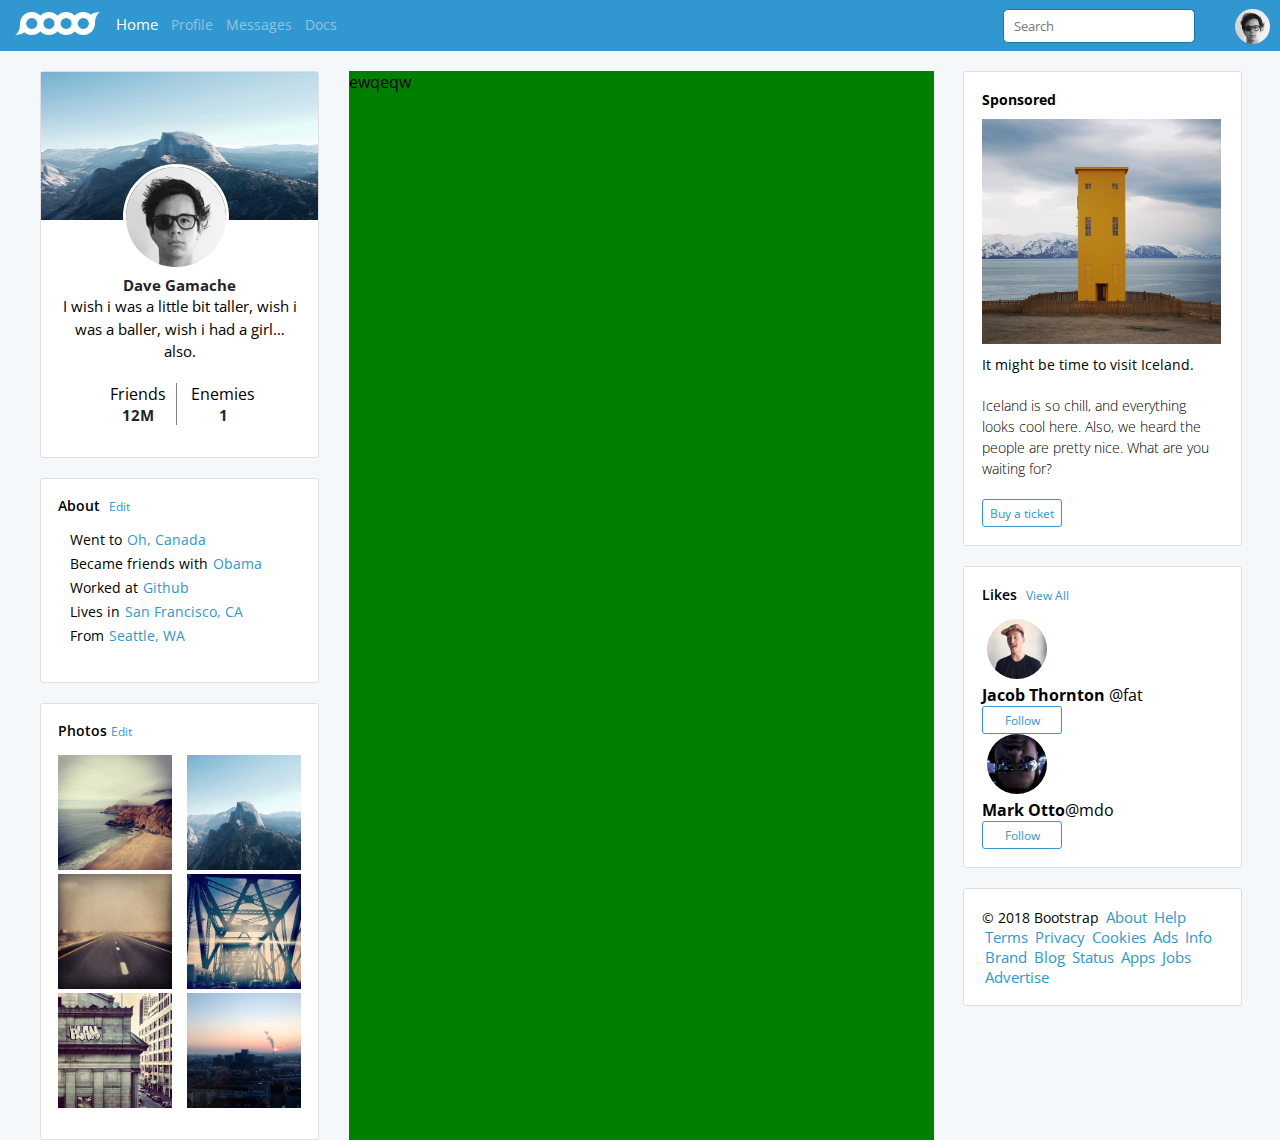
==== index.html @ aafe869e "блок5" ====
<!DOCTYPE html>
<html lang="en">
<head>
    <meta charset="UTF-8">
    <meta name="description" content="Тестовая страница">
    <meta name="keywords" content="тест, страница, обучение">
    <meta name="author" content="Кан Светлана">
    <title>Dave</title>
    <link rel="stylesheet" href="css/style.css">
    <link href="https://fonts.googleapis.com/css?family=Open+Sans:400,300,600" rel="stylesheet" type="text/css">
    <link rel="stylesheet" href="https://use.fontawesome.com/releases/v5.7.1/css/all.css" integrity="sha384-fnmOCqbTlWIlj8LyTjo7mOUStjsKC4pOpQbqyi7RrhN7udi9RwhKkMHpvLbHG9Sr" crossorigin="anonymous">
</head>
<body>
<div id="header">
    <div id="headerinside">
        <div id="headerlogo">
            <a href="#"><img src="img/brand-white.png" width="85" height="23"></a>
        </div>
        <div id="headermenu">
            <ul class="nav">
                <li class="activ"><a href="#">Home</a></li>
                <li><a href="#">Profile</a></li>
                <li><a href="#">Messages</a></li>
                <li><a href="#">Docs</a></li>
            </ul>
        </div>
        <div id="headerphoto">
            <a href="#"><img src="img/avatar-dhg.png" width="35" height="35" id="photoimg"></a>
        </div>
        <div id="headerbell">
            <i class="fas fa-bell"></i>
        </div>
        <div id="headerinput">
            <input type="text" placeholder="Search" id="id1">
        </div>
        <div class="clear">
        </div>
    </div>
</div>
<div id="reserveheader">
</div>
<div id="wrapper">
    <div id="wrapperinside">
        <div id="left">
            <div id="block1">
                <img src="img/instagram_6.jpg" width="277" height="148" id="photoimg1">
                <div id="block1inside">
                        <a href="#"><img  class="photoimg1"src="img/avatar-dhg.png" width="100" height="100"></a>
                        <a href="#"><h6>Dave Gamache</h6></a>
                    <p>I wish i was a little bit taller, wish i was a baller, wish i had a girl… also.</p>
                <ul class="block1insideul">
                    <li>
                        <a>Friends</a>
                        <h6>12M</h6>
                    </li>
                    <li>
                        <a>Enemies</a>
                        <h6>1</h6>
                    </li>
                    </ul>
                </div>
            </div>
            <div id="block2">
                <div id="block2inside">
                    <h6>About
                        <a class="hr" href="#">Edit</a>
                    </h6>
                    <ul>
                            <li><i class="fas fa-book-open"></i>Went to<a href="#">Oh, Canada</a></li>
                            <li><i class="fas fa-users"></i>Became friends with<a href="#">Obama</a></li>
                            <li><i class="fas fa-smile-beam"></i>Worked at<a href="#">Github</a></li>
                            <li><i class="fas fa-house-damage"></i>Lives in<a href="#">San Francisco, CA</a></li>
                            <li><i class="fas fa-map-marker-alt"></i>From<a href="#">Seattle, WA</a></li>
                    </ul>
                </div>
            </div>
            <div id="block3">
                <div id="block3inside">
                    <h6>Photos
                        <a class="hr1" href="#">Edit</a>
                    </h6>
                    <div class="flex-container">
                        <a href="#"><img src="img/instagram_5.jpg" width="114" height="115"></a>
                        <a href="#"><img src="img/instagram_6.jpg" width="114" height="115"></a>
                        <a href="#"><img src="img/instagram_7.jpg" width="114" height="115"></a>
                        <a href="#"><img src="img/instagram_8.jpg" width="114" height="115"></a>
                        <a href="#"><img src="img/instagram_9.jpg" width="114" height="115"></a>
                        <a href="#"><img src="img/instagram_10.jpg" width="114" height="115"></a>
                    </div>
                </div>
            </div>
        </div>
        <div id="center">
            <div id="content">
                <div id="contentinside">
                    <p>ewqeqw</p>
                </div>
            </div>
        </div>
        <div id="right">
            <div id="block4">
                <div id="block4inside">
                    <h6>Sponsored</h6>
                    <img src="img/instagram_2.jpg" width="239" height="225" id="photoimg2">
                    <p class="strong"><strong>It might be time to visit Iceland.</strong></p><p>Iceland is so chill, and everything looks cool here. Also, we heard the people are pretty nice. What are you waiting for?</p>
                    <button class="but">Buy a ticket</button>
                </div>
            </div>
            <div id="block5">
                <div id="block5inside">
                    <h6>Likes
                        <a href="#">View All</a>
                    </h6>
                <div id="block5box1">
                            <div id="box1">
                                <a href="#"><img  class="photoimg3"src="img/avatar-fat.jpg" width="60" height="60"></a>
                            </div>
                            <div id="box2">
                                <p><strong>Jacob Thornton</strong> @fat</p>
                                <button class="but"><i class="fas fa-users"></i>Follow</button>
                            </div>
                </div>
                    <div id="block5box2">
                            <div id="box3">
                                <a href="#"><img  class="photoimg4"src="img/avatar-mdo.png" width="60" height="60"></a>
                            </div>
                            <div id="box4">
                                <p><strong>Mark Otto</strong>@mdo</p>
                                <button class="but"><i class="fas fa-users"></i>Follow</button>
                            </div>    
                    </div>

                </div>
            </div>
            <div id="block6">
                <div id="block6inside">
                    © 2018 Bootstrap
                    <a href="#">About </a>
                    <a href="#">Help</a>
                    <a href="#">Terms</a>
                    <a href="#">Privacy</a>
                    <a href="#">Cookies</a>
                    <a href="#">Ads</a>
                    <a href="#">Info</a>
                    <a href="#">Brand</a>
                    <a href="#">Blog</a>
                    <a href="#">Status</a>
                    <a href="#">Apps</a>
                    <a href="#">Jobs</a>
                    <a href="#">Advertise</a>
                </div>
            </div>
        </div>
    </div>
</div>
</body>
</html>
---- css/style.css ----
*{
  padding: 0;
  margin: 0;
  outline: 0;
  font-family: "Open Sans", "Helvetica Neue", Helvetica, Arial, sans-serif;
}

/* #header */
    #header {
        width: 100%;
        height: 51px;
        position: fixed;
        z-index: 100;
        background-color: #3097D1;
    }

    #headerinside {
        width: 100%;
        height: 100%;
    }

    /* headerlogo*/
        #headerlogo {
            width: 85px;
            height: 23px;
            margin-left: 15px;
            margin-top: 12px;
            margin-bottom:12px;
            float: left;
        }
        #headerlogo a {
            display: block;
            cursor: pointer;
            width: 100%;
            height: 100%;
        }
    /* #headermenu */
    #headermenu {

    }
        #headermenu .nav li {
    		list-style-type: none;
            float: left;
            margin-left: 13px;
            margin-top: 13px;
        }

    	#headermenu li a {
    		cursor: pointer;
    		text-align: center;
    		text-decoration: none;
            font-size: 14px;
            color: #98C3DF;
    	}

    	#headermenu ul li a:hover {
            text-decoration: none;
            color: #F2E8EA;
            opacity:0,5;
        }

        #headermenu li.activ a {
            margin-left: 3px;
            margin-top: 16px;
            font-size: 15px;
            color: #ffffff;
        }

    /* #headerinput */
        #headerinput #id1{
            width: 180px;
            height: 32px;
            float: right;
            margin-right: 23px;
            margin-top: 9px;
            border: 1px solid #1C73A5;
            border-radius: 5px;
            padding-left: 10px;
        }
    /* #headerbell */
        #headerbell{
            float: right;
            margin-right: 17px;
            margin-top: 15px;
        }

        #headerbell i{
            color: #98CBE8;
            font-size: 18px;
        }

    /* #headerphoto */
        #headerphoto #photoimg{
            width: 35px;
            float: right;
            border-radius: 50%;
            margin-right: 10px;
            margin-top: 9px;
        }

/* #reserveheader */
    #reserveheader {
        width: 100%;
        height: 51px;
    }

/* #wrapper */
    #wrapper{
        width: 100%;
        height: 100%;
        background-color: #F5F8FA;
    }

    #wrapperinside{
        max-width: 1200px;
        margin: 0 auto;
        display: flex;
        justify-content: space-between;
    }

/* #left */
    #left > div{
        width: 277px;
        border: 1px solid #DFDFDF;
        border-radius: 3px;
        background-color: #ffffff;
    }
        #block1{
            background-image: url(img/instagram_6.jpg);
            border-radius: 3px 3px 0 0;
            margin-top: 20px;
        }
        #photoimg1{
            position: absolute;
            z-index: 1;
        }
    #block1inside, #block2inside, #block3inside{
        padding: 17px;
    }
    #block1inside .photoimg1{
        position: relative;
        z-index: 2;
        width: 100px;
        border: 3px solid #ffffff;
        border-radius: 50%;
        margin-left: 65px;
        margin-top: 75px;
    }
    #block1inside  h6{
        font-size: 15px;
        color: #212529;
        text-align: center;
        font-weight: bold;
        text-decoration: none;
    }
    #block1inside  a{
        text-decoration: none;
    }
    #block1inside  p{
        text-align: center;
        font-size: 15px;
        margin-bottom: 20px;
        line-height: 1.5;
    }
    ul.block1insideul {
        margin-left: 42px;
    }
    ul.block1insideul li {
        list-style-type: none;
        display: inline-block;
        cursor: pointer;
        padding-right: 10px;
        padding-left: 10px;
        margin-bottom: 15px;
        border-right: 1px solid #808080;
    }
    ul.block1insideul li:last-child{
        border-right: none;
    }
    #block1, #block2, #block3, #block4, #block5, #block6{
        margin-top: 20px;
    }
    #block2inside h6{
        margin-bottom: 15px;
        font-size: 14px;
        font-weight: 600;
    }
    #block2inside a{
        text-decoration: none;
        font-weight: normal;
        font-size: 14px;
        padding-left: 5px;
        color: #3097D1;
        cursor: pointer;
    }
    #block2inside .hr{
        font-size: 12px;
    }
    #block2inside a:hover{
        text-decoration: underline;
    }
    #block2inside li{
        list-style-type: none;
        margin-bottom: 5px;
        font-weight: normal;
        font-size: 14px;
    }
    #block2inside i{
        width: 12px;
        font-size: 13px;
        text-align: center;
        color: #6C757D;
        margin-right: 12px;
    }
    #block2inside ul{
        margin-bottom: 20px;
    }
    .flex-container{
        display: flex;
        justify-content: space-between;
        flex-wrap: wrap;
        margin-bottom: 10px;
    }
    #block3inside h6{
        margin-bottom: 15px;
        font-size: 14px;
        font-weight: 600;
    }
    #block3inside a{
        text-decoration: none;
        font-weight: normal;
        font-size: 12px;
        color: #3097D1;
        cursor: pointer;
    }
    #block3inside .hr1 a{
        margin-left: 5px;
    }
    #block3inside a:hover{
        text-decoration: underline;
    }
/* #center */
    #center{
        width: 585px;
        margin-top: 20px;
        background-color: green;
        margin-left: 10px;
        margin-right: 10px;
    }

/* #right */
    #right{
        width: 277px;
    }
    #block4, #block5, #block6{
        width: 277px;
        border: 1px solid #DFDFDF;
        border-radius: 3px;
        background-color: #ffffff;
    }
    #block4inside, #block5inside, #block6inside{
        padding: 18px;
}
    #block4inside h6{
        font-size: 14px;
        font-weight: bold;
        margin-bottom: 10px;
    }
        #photoimg2{
            margin-bottom: 5px;
            cursor: pointer;
        }
    #block4inside p{
        width: 240px;
        font-size: 14px;
        line-height: 1.5;
        font-weight: 300;
        margin-bottom: 20px;
    }
    .but{
        width: 80px;
        height: 28px;
        border: 1px solid #3097D1;
        border-radius:3px;
        background-color: #ffffff;
        color: #3097D1;
        font-size: 12px;
    }
    .but:hover{
        background-color: #3097D1;
        color: #ffffff;
    }
    #block5{
        width: 277px;
    }
    #block5inside h6{
        margin-bottom: 15px;
        font-size: 14px;
        font-weight: 600;
    }
    #block5inside a{
        text-decoration: none;
        font-weight: normal;
        font-size: 12px;
        padding-left: 5px;
        color: #3097D1;
        cursor: pointer;
    }
    #block5inside a:hover{
        text-decoration: underline;
    }
    #box1 .photoimg3{
        border-radius: 50%;
    }
    #box3 .photoimg4{
        border-radius: 50%;
    }
    #block6inside{
        font-size: 14px;
    }
    #block6inside a{
        text-decoration: none;
        color: #3097D1;
        font-weight: normal;
        font-size: 15px;
        cursor: pointer;
        padding-left: 3px;
    }

    #block6inside a:hover{
        cursor: pointer;
        text-decoration: underline;
        color: #B70046;
    }
/* others */
.clear{
    clear: both;
}
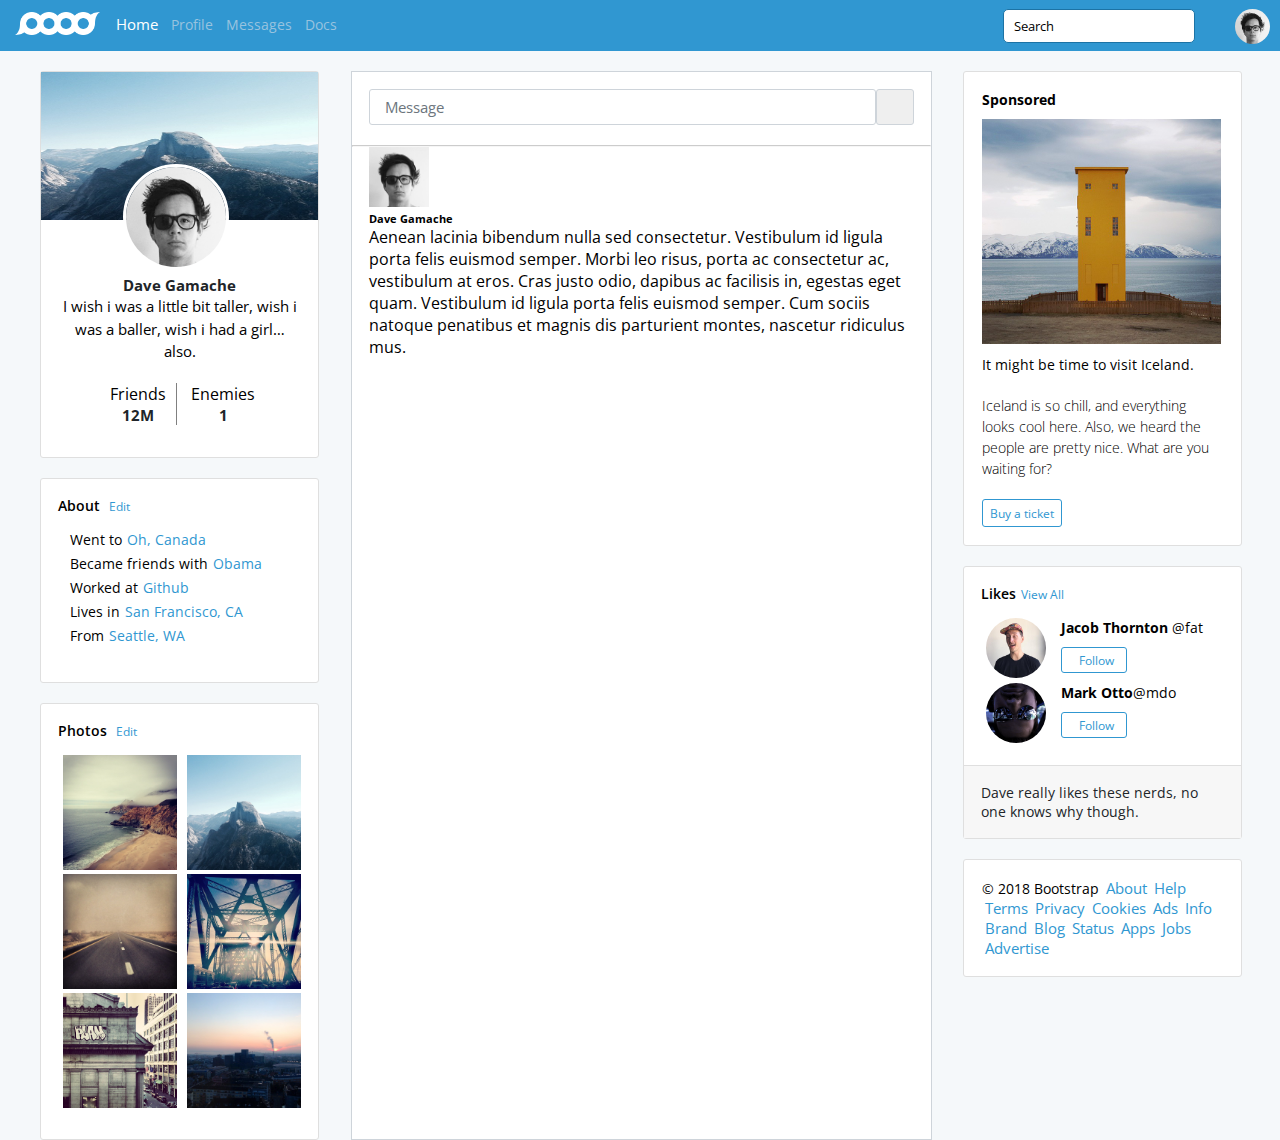
==== commit 1597959d: "Закончила блок 5" ====
--- a/index.html
+++ b/index.html
@@ -31,7 +31,7 @@
             <i class="fas fa-bell"></i>
         </div>
         <div id="headerinput">
-            <input type="text" placeholder="Search" id="id1">
+             <input id="id1" value="Search">
         </div>
         <div class="clear">
         </div>
@@ -91,10 +91,21 @@
             </div>
         </div>
         <div id="center">
-            <div id="content">
-                <div id="contentinside">
-                    <p>ewqeqw</p>
-                </div>
+            <div id="centerbox1">
+                <input type="text" placeholder="Message">
+                <button type="button"<i class="fas fa-camera"></i></button>
+            </div>
+                <hr>
+            <div id="centerbox2">
+                <a href="#"><img src="img/avatar-dhg.png" width="60" height="60" id="photoimg5"></a>
+                <h6>Dave Gamache</h6>
+                <p>Aenean lacinia bibendum nulla sed consectetur. Vestibulum id ligula porta felis euismod semper. Morbi leo risus, porta ac consectetur ac, vestibulum at eros. Cras justo odio, dapibus ac facilisis in, egestas eget quam. Vestibulum id ligula porta felis euismod semper. Cum sociis natoque penatibus et magnis dis parturient montes, nascetur ridiculus mus.</p>
+            </div>
+            <div id="centerbox3">
+
+            </div>
+            <div id="centerbox4">
+
             </div>
         </div>
         <div id="right">
@@ -107,30 +118,38 @@
                 </div>
             </div>
             <div id="block5">
-                <div id="block5inside">
-                    <h6>Likes
-                        <a href="#">View All</a>
-                    </h6>
-                <div id="block5box1">
-                            <div id="box1">
-                                <a href="#"><img  class="photoimg3"src="img/avatar-fat.jpg" width="60" height="60"></a>
-                            </div>
-                            <div id="box2">
-                                <p><strong>Jacob Thornton</strong> @fat</p>
-                                <button class="but"><i class="fas fa-users"></i>Follow</button>
-                            </div>
+                  <div id="block5top">
+                    <div id="block5topinside">
+                          <h6>Likes<a href="#">View All</a></h6>
+                  <div id="block5topbox1">
+                        <div id="block5topbox1left">
+                          <a href="#"><img  class="photoimg3"src="img/avatar-fat.jpg" width="60" height="60"></a>
+                        </div>
+                    <div id="block5topbox1right">
+                        <p><strong>Jacob Thornton</strong> @fat</p>
+                        <button class="but1"><i class="fas fa-users"></i>Follow</button>
+                    </div>
+                    <div class="clear">
+                    </div>
+                  </div>
+                  <div id="block5topbox2">
+                      <div id="block5topbox2left">
+                          <a href="#"><img  class="photoimg4"src="img/avatar-mdo.png" width="60" height="60"></a>
+                      </div>
+                     <div id="block5topbox2right">
+                         <p><strong>Mark Otto</strong>@mdo</p>
+                         <button class="but2"><i class="fas fa-users"></i>Follow</button>
+                    </div>
+                    <div class="clear">
+                    </div>
+                  </div>
+                    </div>
+                  </div>
+              <div id="block5bottom">
+                <div id="block5bottominside">
+                   <p>Dave really likes these nerds, no one knows why though.</p>
                 </div>
-                    <div id="block5box2">
-                            <div id="box3">
-                                <a href="#"><img  class="photoimg4"src="img/avatar-mdo.png" width="60" height="60"></a>
-                            </div>
-                            <div id="box4">
-                                <p><strong>Mark Otto</strong>@mdo</p>
-                                <button class="but"><i class="fas fa-users"></i>Follow</button>
-                            </div>    
-                    </div>
-
-                </div>
+              </div>
             </div>
             <div id="block6">
                 <div id="block6inside">
--- a/css/style.css
+++ b/css/style.css
@@ -77,6 +77,10 @@
             border-radius: 5px;
             padding-left: 10px;
         }
+        #headerinput #id1:focus {
+            border: 1px solid grey;
+            width:300px;
+}
     /* #headerbell */
         #headerbell{
             float: right;
@@ -230,6 +234,7 @@
         text-decoration: none;
         font-weight: normal;
         font-size: 12px;
+        margin-left: 5px;
         color: #3097D1;
         cursor: pointer;
     }
@@ -241,12 +246,63 @@
     }
 /* #center */
     #center{
-        width: 585px;
+        width: 545px;
         margin-top: 20px;
-        background-color: green;
         margin-left: 10px;
         margin-right: 10px;
-    }
+        padding: 17px;
+        border: 1px solid #CED4DA;
+        background-color: #ffffff;
+    }
+    #centerbox1{
+        width: 545px;
+    }
+    #centerbox1 input{
+        width: 490px;
+        height: 34px;
+        padding-left: 15px;
+        font-size: 15px;
+        border: 1px solid #CED4DA;
+        border-radius: 3px;
+    }
+
+    #centerbox1 input:-moz-placeholder {
+    	color: #6C757D;
+    }
+    input::-moz-placeholder {
+    	color: #6C757D;
+    }
+    input::-webkit-input-placeholder {
+    	color: #6C757D;
+    }
+    input:-ms-placeholder {
+    	color: #6C757D;
+    }
+    input::placeholder {
+    	color: #6C757D;
+    }
+    input:focus{
+        box-shadow: 0 0 10px #2841FF;
+    }
+#centerbox1 button{
+    width: 38px;
+    height: 36px;
+    float: right;
+    border: 1px solid #CED4DA;
+    border-radius: 3px;
+}
+#centerbox1 button:hover{
+    background-color: #8E959A;
+}
+#centerbox1 button:focus{
+    box-shadow: 0 0 10px #8E959A;
+}
+hr{
+margin-left: -17px;
+margin-right: -17px;
+opacity: 0.5;
+margin-top: 20px;
+}
 
 /* #right */
     #right{
@@ -291,14 +347,17 @@
         color: #ffffff;
     }
     #block5{
-        width: 277px;
-    }
-    #block5inside h6{
+      width: 277px;
+    }
+    #block5topinside{
+      padding: 17px;
+    }
+    #block5topinside h6{
         margin-bottom: 15px;
         font-size: 14px;
         font-weight: 600;
     }
-    #block5inside a{
+    #block5topinside a{
         text-decoration: none;
         font-weight: normal;
         font-size: 12px;
@@ -306,15 +365,76 @@
         color: #3097D1;
         cursor: pointer;
     }
-    #block5inside a:hover{
+    #block5topinside a:hover{
         text-decoration: underline;
     }
-    #box1 .photoimg3{
+    #block5topbox1left .photoimg3{
         border-radius: 50%;
     }
-    #box3 .photoimg4{
+    #block5topbox2left .photoimg4{
         border-radius: 50%;
     }
+    #block5bottom{
+      border-top: 1px solid #DFDFDF;
+      background-color: #F7F7F7;
+    }
+    #block5bottominside{
+      padding: 17px;
+    }
+    #block5topbox1left, #block5topbox2left{
+      float: left;
+    }
+    #block5topbox1right, #block5topbox2right{
+      float: left;
+      margin-left: 15px;
+      font-size: 14px;
+    }
+    #block5topbox1right p, #block5topbox2right p{
+      margin-bottom: 10px;
+    }
+    #block5topbox1right i, #block5topbox2right i{
+      margin-right: 5px;
+    }
+    #block5bottominside{
+        font-size: 14px;
+        color: #212529;
+    }
+    .but1, .but2{
+        width: 66px;
+        height: 26px;
+        border: 1px solid #3097D1;
+        border-radius:3px;
+        background-color: #ffffff;
+        color: #3097D1;
+        font-size: 12px;
+    }
+    .but1:hover{
+        background-color: #3097D1;
+        color: #ffffff;
+    }
+    .but2:hover{
+        background-color: #3097D1;
+        color: #ffffff;
+    }
+
+
+
+
+
+
+
+
+
+
+
+
+
+
+
+
+
+
+
     #block6inside{
         font-size: 14px;
     }
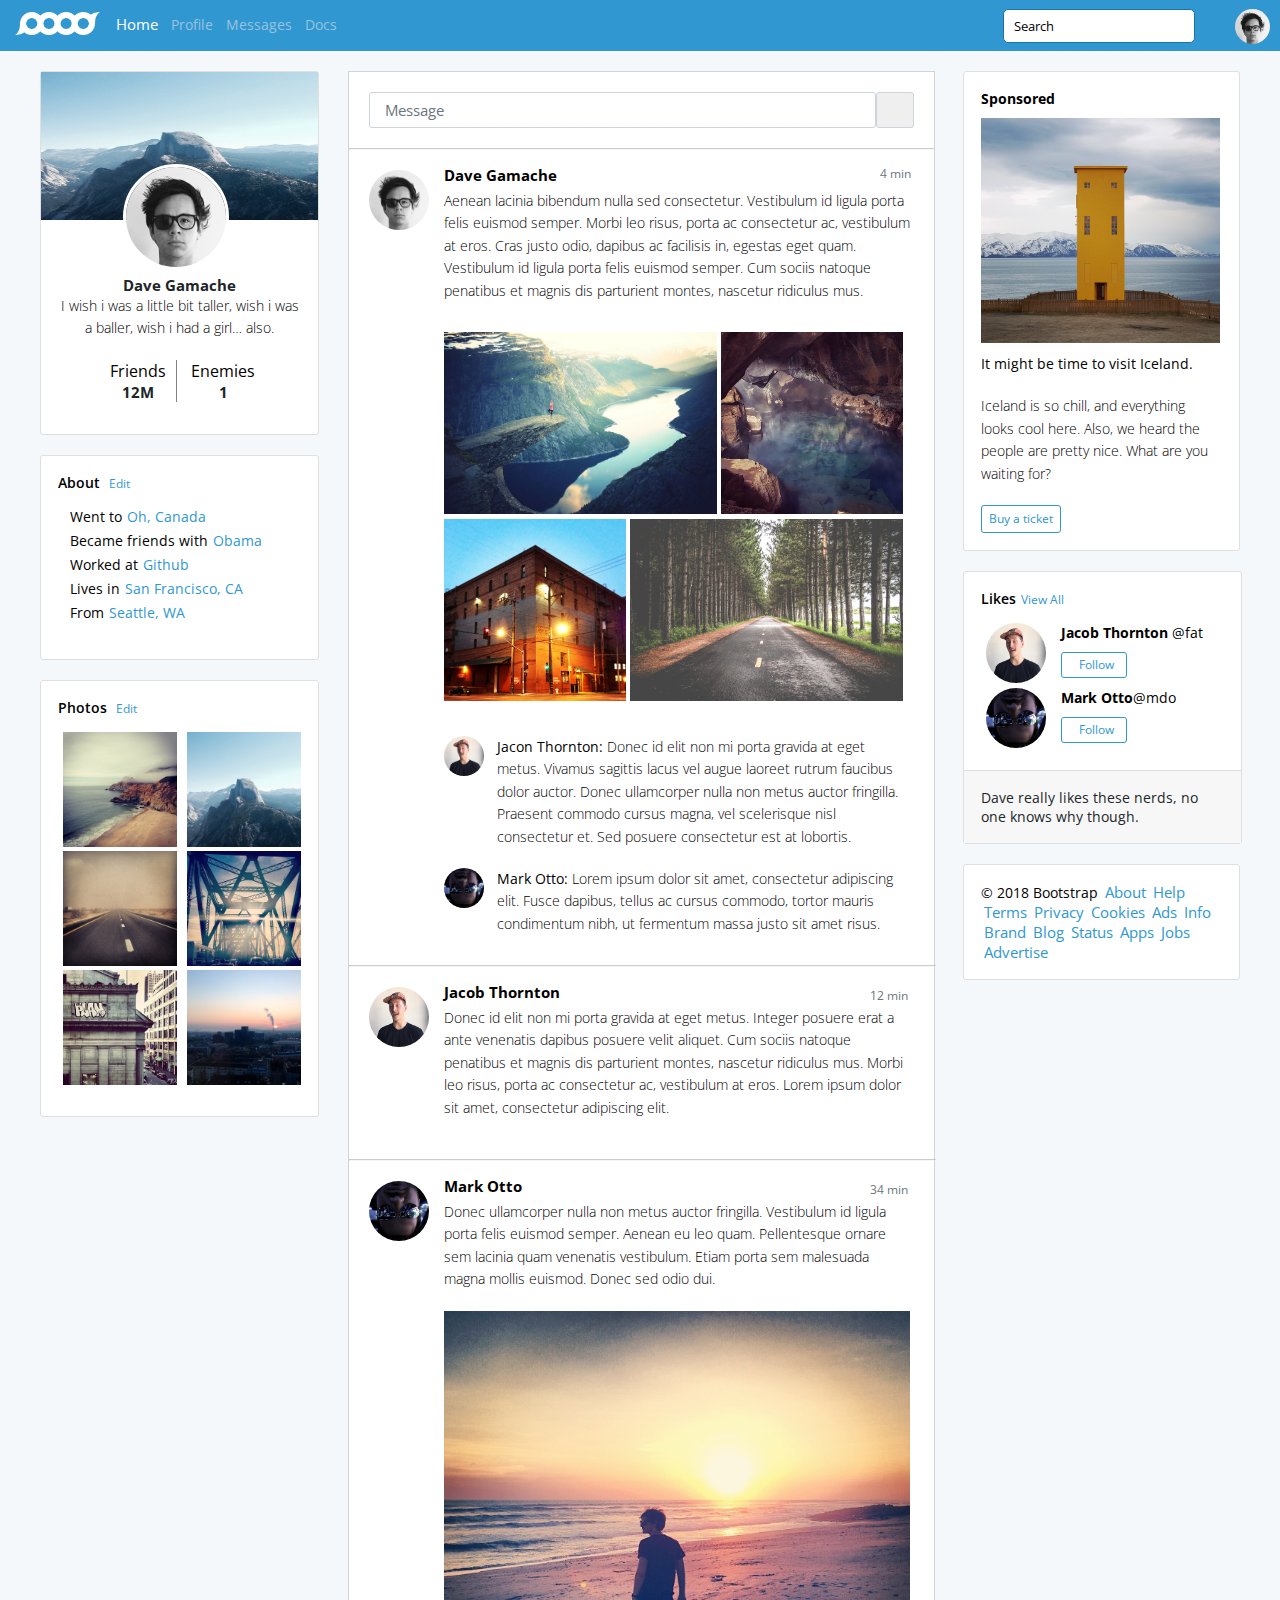
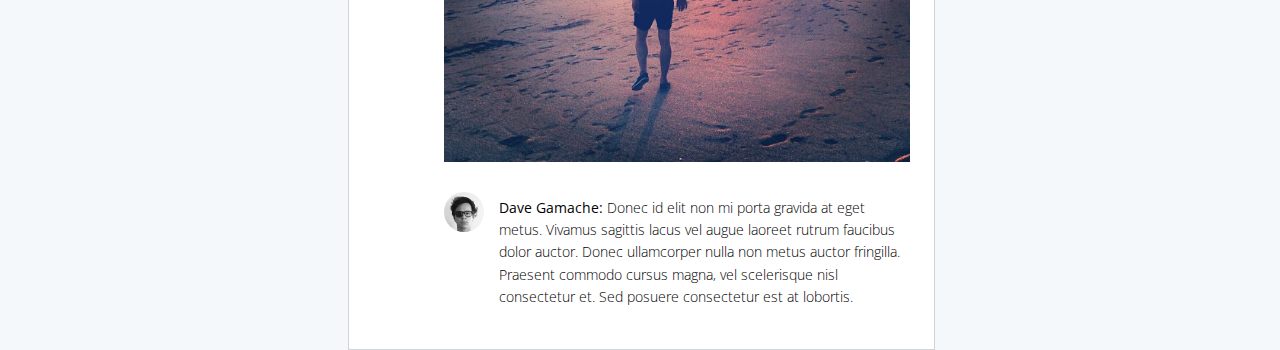
==== commit 0b791e1e: "the and" ====
--- a/index.html
+++ b/index.html
@@ -91,21 +91,77 @@
             </div>
         </div>
         <div id="center">
-            <div id="centerbox1">
-                <input type="text" placeholder="Message">
-                <button type="button"<i class="fas fa-camera"></i></button>
-            </div>
+            <div id="centercontent">
+                <div id="centercontentinside">
+                    <input type="text" placeholder="Message">
+                    <button type="button"<i class="fas fa-camera"></i></button>
+                </div>
                 <hr>
-            <div id="centerbox2">
-                <a href="#"><img src="img/avatar-dhg.png" width="60" height="60" id="photoimg5"></a>
-                <h6>Dave Gamache</h6>
-                <p>Aenean lacinia bibendum nulla sed consectetur. Vestibulum id ligula porta felis euismod semper. Morbi leo risus, porta ac consectetur ac, vestibulum at eros. Cras justo odio, dapibus ac facilisis in, egestas eget quam. Vestibulum id ligula porta felis euismod semper. Cum sociis natoque penatibus et magnis dis parturient montes, nascetur ridiculus mus.</p>
-            </div>
-            <div id="centerbox3">
-
-            </div>
-            <div id="centerbox4">
-
+                <div id="centerbox1left">
+                    <a href="#"><img src="img/avatar-dhg.png" width="60" height="60" class="photoimg5"></a>
+                </div>
+                <div id="centerbox1right">
+                    <div id="centerbox1right1">
+                        <small id="time">4 min</small>
+                        <h6>Dave Gamache</h6>
+                        <p>Aenean lacinia bibendum nulla sed consectetur. Vestibulum id ligula porta felis euismod semper. Morbi leo risus, porta ac consectetur ac, vestibulum at eros. Cras justo odio, dapibus ac facilisis in, egestas eget quam. Vestibulum id ligula porta felis euismod semper. Cum sociis natoque penatibus et magnis dis parturient montes, nascetur ridiculus mus.</p>
+                    </div>
+                    <div id="centerbox1right1">
+                        <a href="#"><img src="img/unsplash_1.jpg" width="273" height="182"></a>
+                        <a href="#"><img src="img/instagram_1.jpg" width="182" height="182"></a>
+                        <a href="#"><img src="img/instagram_13.jpg" width="182" height="182"></a>
+                        <a href="#"><img src="img/unsplash_2.jpg" width="273" height="182"></a>
+                    </div>
+                    <div id="centerbox1right2">
+                        <div id="boxleft">
+                            <a href="#"><img  class="photoimg6"src="img/avatar-fat.jpg" width="40" height="40"></a>
+                        </div>
+                        <div id="boxright">
+                            <p><strong>Jacon Thornton:</strong> Donec id elit non mi porta gravida at eget metus. Vivamus sagittis lacus vel augue laoreet rutrum faucibus dolor auctor. Donec ullamcorper nulla non metus auctor fringilla. Praesent commodo cursus magna, vel scelerisque nisl consectetur et. Sed posuere consectetur est at lobortis.</p>
+                        </div>
+                        <div id="boxleft1">
+                            <a href="#"><img  class="photoimg7"src="img/avatar-mdo.png" width="40" height="40"></a>
+                        </div>
+                        <div id="boxright1">
+                            <p><strong>Mark Otto:</strong> Lorem ipsum dolor sit amet, consectetur adipiscing elit. Fusce dapibus, tellus ac cursus commodo, tortor mauris condimentum nibh, ut fermentum massa justo sit amet risus.</p>
+                        </div>
+                        <div class="clear">
+                        </div>
+                    </div>
+                        <hr>
+                    </div>
+                    <div id="centerbox2">
+                    <div id="centerbox1left3">
+                            <a href="#"><img src="img/avatar-fat.jpg" width="60" height="60" class="photoimg8"></a>
+                    </div>
+                    <div id="centerbox1right4">
+                            <small id="time1">12 min</small>
+                            <h6>Jacob Thornton</h6>
+                            <p>Donec id elit non mi porta gravida at eget metus. Integer posuere erat a ante venenatis dapibus posuere velit aliquet. Cum sociis natoque penatibus et magnis dis parturient montes, nascetur ridiculus mus. Morbi leo risus, porta ac consectetur ac, vestibulum at eros. Lorem ipsum dolor sit amet, consectetur adipiscing elit.</p>
+                            <hr>
+                    </div>
+                        <div class="clear">
+                        </div>
+                    </div>
+                    <div id="centerbox3">
+                        <div id="centerbox3left1">
+                                <a href="#"><img src="img/avatar-mdo.png" width="60" height="60" class="photoimg9"></a>
+                        </div>
+                        <div id="centerbox3right2">
+                                <small id="time3">34 min</small>
+                                <h6>Mark Otto</h6>
+                                <p>Donec ullamcorper nulla non metus auctor fringilla. Vestibulum id ligula porta felis euismod semper. Aenean eu leo quam. Pellentesque ornare sem lacinia quam venenatis vestibulum. Etiam porta sem malesuada magna mollis euismod. Donec sed odio dui.</p>
+                                <a href="#"><img src="img/instagram_3.jpg" width="466" height="451" class="photoimg9"></a>
+                                <div id="centerbox4">
+                                    <div id="box1left">
+                                        <a href="#"><img  class="photoimg10"src="img/avatar-dhg.png" width="40" height="40"></a>
+                                    </div>
+                                    <div id="boxr1ight">
+                                        <p><strong>Dave Gamache:</strong> Donec id elit non mi porta gravida at eget metus. Vivamus sagittis lacus vel augue laoreet rutrum faucibus dolor auctor. Donec ullamcorper nulla non metus auctor fringilla. Praesent commodo cursus magna, vel scelerisque nisl consectetur et. Sed posuere consectetur est at lobortis.</p>
+                                    </div>
+                                </div>
+                        </div>
+                    </div>
             </div>
         </div>
         <div id="right">
--- a/css/style.css
+++ b/css/style.css
@@ -162,9 +162,12 @@
     }
     #block1inside  p{
         text-align: center;
-        font-size: 15px;
         margin-bottom: 20px;
-        line-height: 1.5;
+        font-size: 14px;
+        font-weight: 200;
+        letter-spacing: 0;
+        line-height: 1.6;
+        font-family: "Open Sans", "Helvetica Neue", Helvetica, Arial, sans-serif;
     }
     ul.block1insideul {
         margin-left: 42px;
@@ -250,14 +253,14 @@
         margin-top: 20px;
         margin-left: 10px;
         margin-right: 10px;
-        padding: 17px;
+        padding: 20px;
         border: 1px solid #CED4DA;
         background-color: #ffffff;
     }
-    #centerbox1{
+    #centercontent{
         width: 545px;
     }
-    #centerbox1 input{
+    #centercontentinside input{
         width: 490px;
         height: 34px;
         padding-left: 15px;
@@ -266,7 +269,7 @@
         border-radius: 3px;
     }
 
-    #centerbox1 input:-moz-placeholder {
+    #centercontentinside input:-moz-placeholder {
     	color: #6C757D;
     }
     input::-moz-placeholder {
@@ -284,38 +287,191 @@
     input:focus{
         box-shadow: 0 0 10px #2841FF;
     }
-#centerbox1 button{
+#centercontentinside button{
     width: 38px;
     height: 36px;
     float: right;
     border: 1px solid #CED4DA;
     border-radius: 3px;
 }
-#centerbox1 button:hover{
+#centercontentinside button:hover{
     background-color: #8E959A;
 }
-#centerbox1 button:focus{
+#centercontentinside button:focus{
     box-shadow: 0 0 10px #8E959A;
 }
 hr{
-margin-left: -17px;
-margin-right: -17px;
+margin-left: -20px;
+margin-right: -20px;
 opacity: 0.5;
 margin-top: 20px;
 }
+#centerbox1left{
+    float: left;
+}
+#centerbox1left .photoimg5{
+    border-radius: 100%;
+    margin-top: 20px;
+}
+#centerbox1right{
+    float: left;
+    width: 467px;
+    margin-left: 15px;
+}
+#centerbox1right1{
+    margin-bottom: 30px;
+}
+#centerbox1right1 #time{
+    float: right;
+    color: #6C757D;
+    font-size: 12px;
+}
+#centerbox1right1 h6{
+    margin-top: 15px;
+    font-size: 15px;
+}
+#centerbox1right1 p{
+    margin-top: 5px;
+    margin-bottom: 20px;
+    font-size: 14px;
+    font-weight: 200;
+    letter-spacing: 0;
+    line-height: 1.6;
+    font-family: "Open Sans", "Helvetica Neue", Helvetica, Arial, sans-serif;
+}
+#boxleft .photoimg6, #boxleft1 .photoimg7{
+    border-radius: 50%;
+    float: left;
+}
+#boxleft1 .photoimg7{
+    margin-top: 20px;
+}
+#boxright, #boxright1 {
+    float: left;
+    width: 407px;
+    margin-left: 13px;
+}
+#boxright p, #boxright1 p{
+    font-size: 14px;
+    font-weight: 200;
+    letter-spacing: 0;
+    line-height: 1.6;
+    font-family: "Open Sans", "Helvetica Neue", Helvetica, Arial, sans-serif;
+}
+#boxright1 p{
+    margin-top: 20px;
+}
+#centerbox1right hr{
+    margin-left: -95px;
+    margin-right: -25px;
+    margin-top: 30px;
+    opacity: 0.5;
+}
+#centerbox1left3{
+    float: left;
+}
+#centerbox1left3 .photoimg8{
+    border-radius: 100%;
+    margin-top: 20px;
+
+}
+#centerbox1right4{
+    float: left;
+    width: 467px;
+    margin-left: 15px;
+}
+#centerbox1right4 #time1{
+    float: right;
+    margin-top: 20px;
+    margin-right: 3px;
+    color: #6C757D;
+    font-size: 12px;
+}
+#centerbox1right4 h6{
+    margin-top: 15px;
+    font-size: 15px;
+}
+#centerbox1right4 p{
+    margin-top: 5px;
+    margin-bottom: 20px;
+    font-size: 14px;
+    font-weight: 200;
+    letter-spacing: 0;
+    line-height: 1.6;
+    font-family: "Open Sans", "Helvetica Neue", Helvetica, Arial, sans-serif;
+}
+#centerbox1right4 hr{
+    margin-top: 40px;
+    opacity: 0.5;
+    margin-left: -95px;
+    margin-right: -25px;
+}
+#centerbox3left1{
+    float: left;
+}
+#centerbox3left1 .photoimg9{
+    border-radius: 100%;
+    margin-top: 20px;
+}
+#centerbox3right2{
+    float: left;
+    width: 467px;
+    margin-left: 15px;
+}
+#centerbox3right2 #time3{
+    float: right;
+    margin-top: 20px;
+    margin-right: 3px;
+    color: #6C757D;
+    font-size: 12px;
+}
+#centerbox3right2 h6{
+    margin-top: 15px;
+    font-size: 15px;
+}
+#centerbox3right2 p{
+    margin-top: 5px;
+    margin-bottom: 20px;
+    font-size: 14px;
+    font-weight: 200;
+    letter-spacing: 0;
+    line-height: 1.6;
+    font-family: "Open Sans", "Helvetica Neue", Helvetica, Arial, sans-serif;
+}
+#box1left .photoimg10{
+    border-radius: 50%;
+    float: left;
+}
+#boxr1ight p{
+    margin-top: 5px;
+    margin-bottom: 20px;
+    font-size: 14px;
+    font-weight: 200;
+    letter-spacing: 0;
+    line-height: 1.6;
+    font-family: "Open Sans", "Helvetica Neue", Helvetica, Arial, sans-serif;
+}
+#boxr1ight{
+    float: left;
+    width: 407px;
+    margin-left: 15px;
+}
+#centerbox4{
+    margin-top: 25px;
+}
 
 /* #right */
-    #right{
+    #right {
         width: 277px;
     }
     #block4, #block5, #block6{
-        width: 277px;
+
         border: 1px solid #DFDFDF;
         border-radius: 3px;
         background-color: #ffffff;
     }
     #block4inside, #block5inside, #block6inside{
-        padding: 18px;
+        padding: 17px;
 }
     #block4inside h6{
         font-size: 14px;
@@ -329,8 +485,10 @@
     #block4inside p{
         width: 240px;
         font-size: 14px;
-        line-height: 1.5;
-        font-weight: 300;
+        font-weight: 200;
+        letter-spacing: 0;
+        line-height: 1.6;
+        font-family: "Open Sans", "Helvetica Neue", Helvetica, Arial, sans-serif;
         margin-bottom: 20px;
     }
     .but{
@@ -419,22 +577,6 @@
 
 
 
-
-
-
-
-
-
-
-
-
-
-
-
-
-
-
-
     #block6inside{
         font-size: 14px;
     }
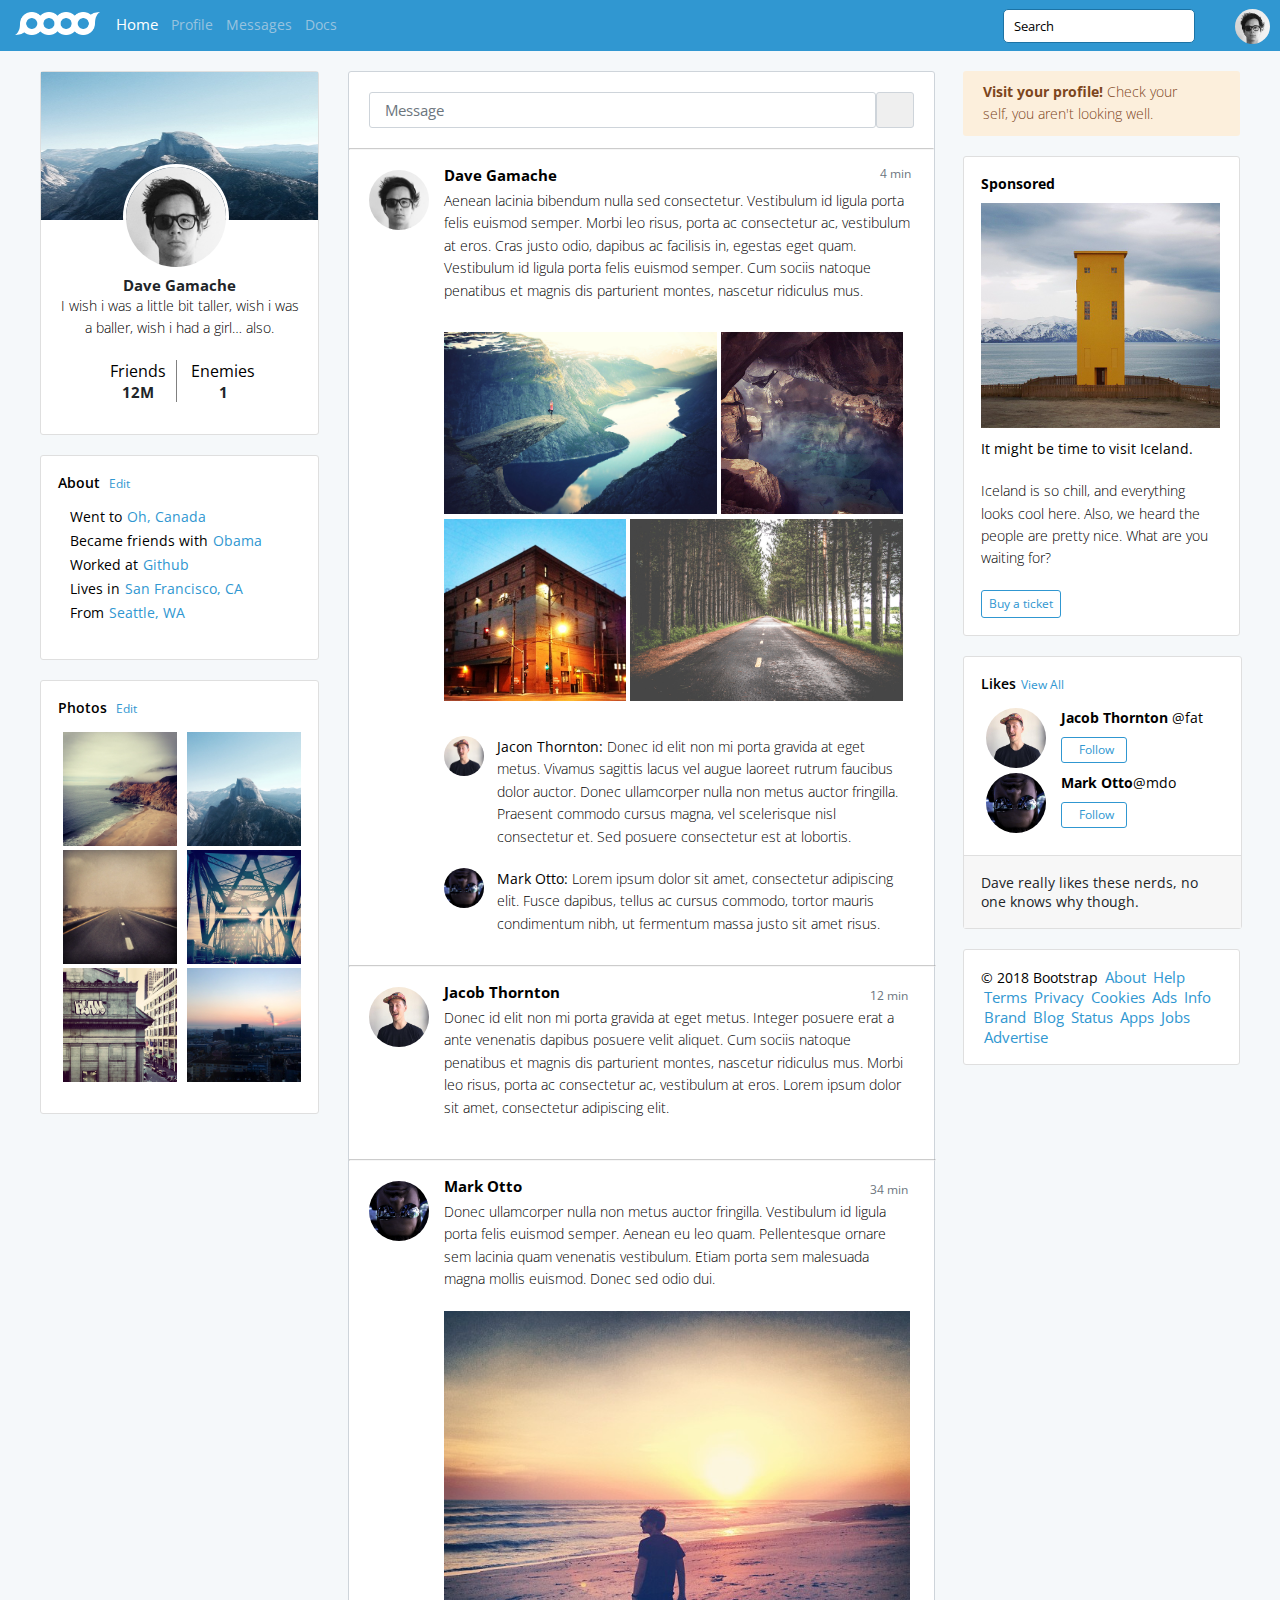
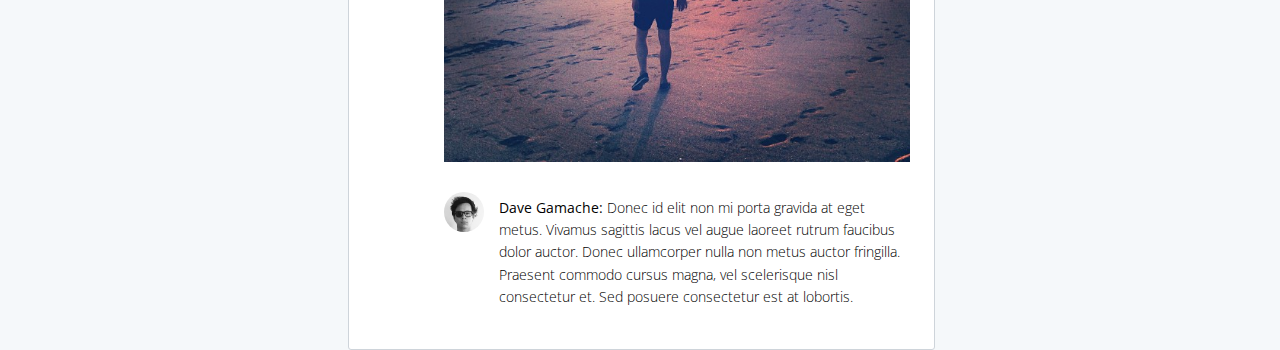
==== commit 171f5aa2: "блок реклама" ====
--- a/index.html
+++ b/index.html
@@ -80,12 +80,12 @@
                         <a class="hr1" href="#">Edit</a>
                     </h6>
                     <div class="flex-container">
-                        <a href="#"><img src="img/instagram_5.jpg" width="114" height="115"></a>
-                        <a href="#"><img src="img/instagram_6.jpg" width="114" height="115"></a>
-                        <a href="#"><img src="img/instagram_7.jpg" width="114" height="115"></a>
-                        <a href="#"><img src="img/instagram_8.jpg" width="114" height="115"></a>
-                        <a href="#"><img src="img/instagram_9.jpg" width="114" height="115"></a>
-                        <a href="#"><img src="img/instagram_10.jpg" width="114" height="115"></a>
+                        <a href="#"><img src="img/instagram_5.jpg" width="114" height="114"></a>
+                        <a href="#"><img src="img/instagram_6.jpg" width="114" height="114"></a>
+                        <a href="#"><img src="img/instagram_7.jpg" width="114" height="114"></a>
+                        <a href="#"><img src="img/instagram_8.jpg" width="114" height="114"></a>
+                        <a href="#"><img src="img/instagram_9.jpg" width="114" height="114"></a>
+                        <a href="#"><img src="img/instagram_10.jpg" width="114" height="114"></a>
                     </div>
                 </div>
             </div>
@@ -164,7 +164,11 @@
                     </div>
             </div>
         </div>
+
         <div id="right">
+            <div id="advertising">
+                <p><a href="">Visit your profile!</a> Check your</br> self, you aren't looking well.</p>
+            </div>
             <div id="block4">
                 <div id="block4inside">
                     <h6>Sponsored</h6>
--- a/css/style.css
+++ b/css/style.css
@@ -255,6 +255,7 @@
         margin-right: 10px;
         padding: 20px;
         border: 1px solid #CED4DA;
+        border-radius: 3px;
         background-color: #ffffff;
     }
     #centercontent{
@@ -459,13 +460,43 @@
 #centerbox4{
     margin-top: 25px;
 }
-
 /* #right */
     #right {
         width: 277px;
     }
+    #right #advertising{
+        width: 277px;
+        background-color: #FCEFDC;
+        border: 1 px solid #FBE8CD;
+        border-radius: 3px;
+        margin-top: 20px;
+    }
+    #advertising a{
+        font-weight: bold;
+        color: #7C461C;
+        text-decoration: none;
+    }
+    #advertising a:hover{
+        text-decoration: underline;
+    }
+    #advertising p{
+        margin-left: 20px;
+        padding-top: 10px;
+        padding-bottom: 10px;
+        color: #7C461C;
+        font-size: 14px;
+        font-weight: 200;
+        letter-spacing: 0;
+        line-height: 1.6;
+        font-family: "Open Sans", "Helvetica Neue", Helvetica, Arial, sans-serif;
+    }
+    #advertising a{
+        font-weight: bold;
+        color: #7C461C;
+        text-decoration: none;
+    }
+
     #block4, #block5, #block6{
-
         border: 1px solid #DFDFDF;
         border-radius: 3px;
         background-color: #ffffff;
@@ -574,9 +605,6 @@
         background-color: #3097D1;
         color: #ffffff;
     }
-
-
-
     #block6inside{
         font-size: 14px;
     }
@@ -588,7 +616,6 @@
         cursor: pointer;
         padding-left: 3px;
     }
-
     #block6inside a:hover{
         cursor: pointer;
         text-decoration: underline;
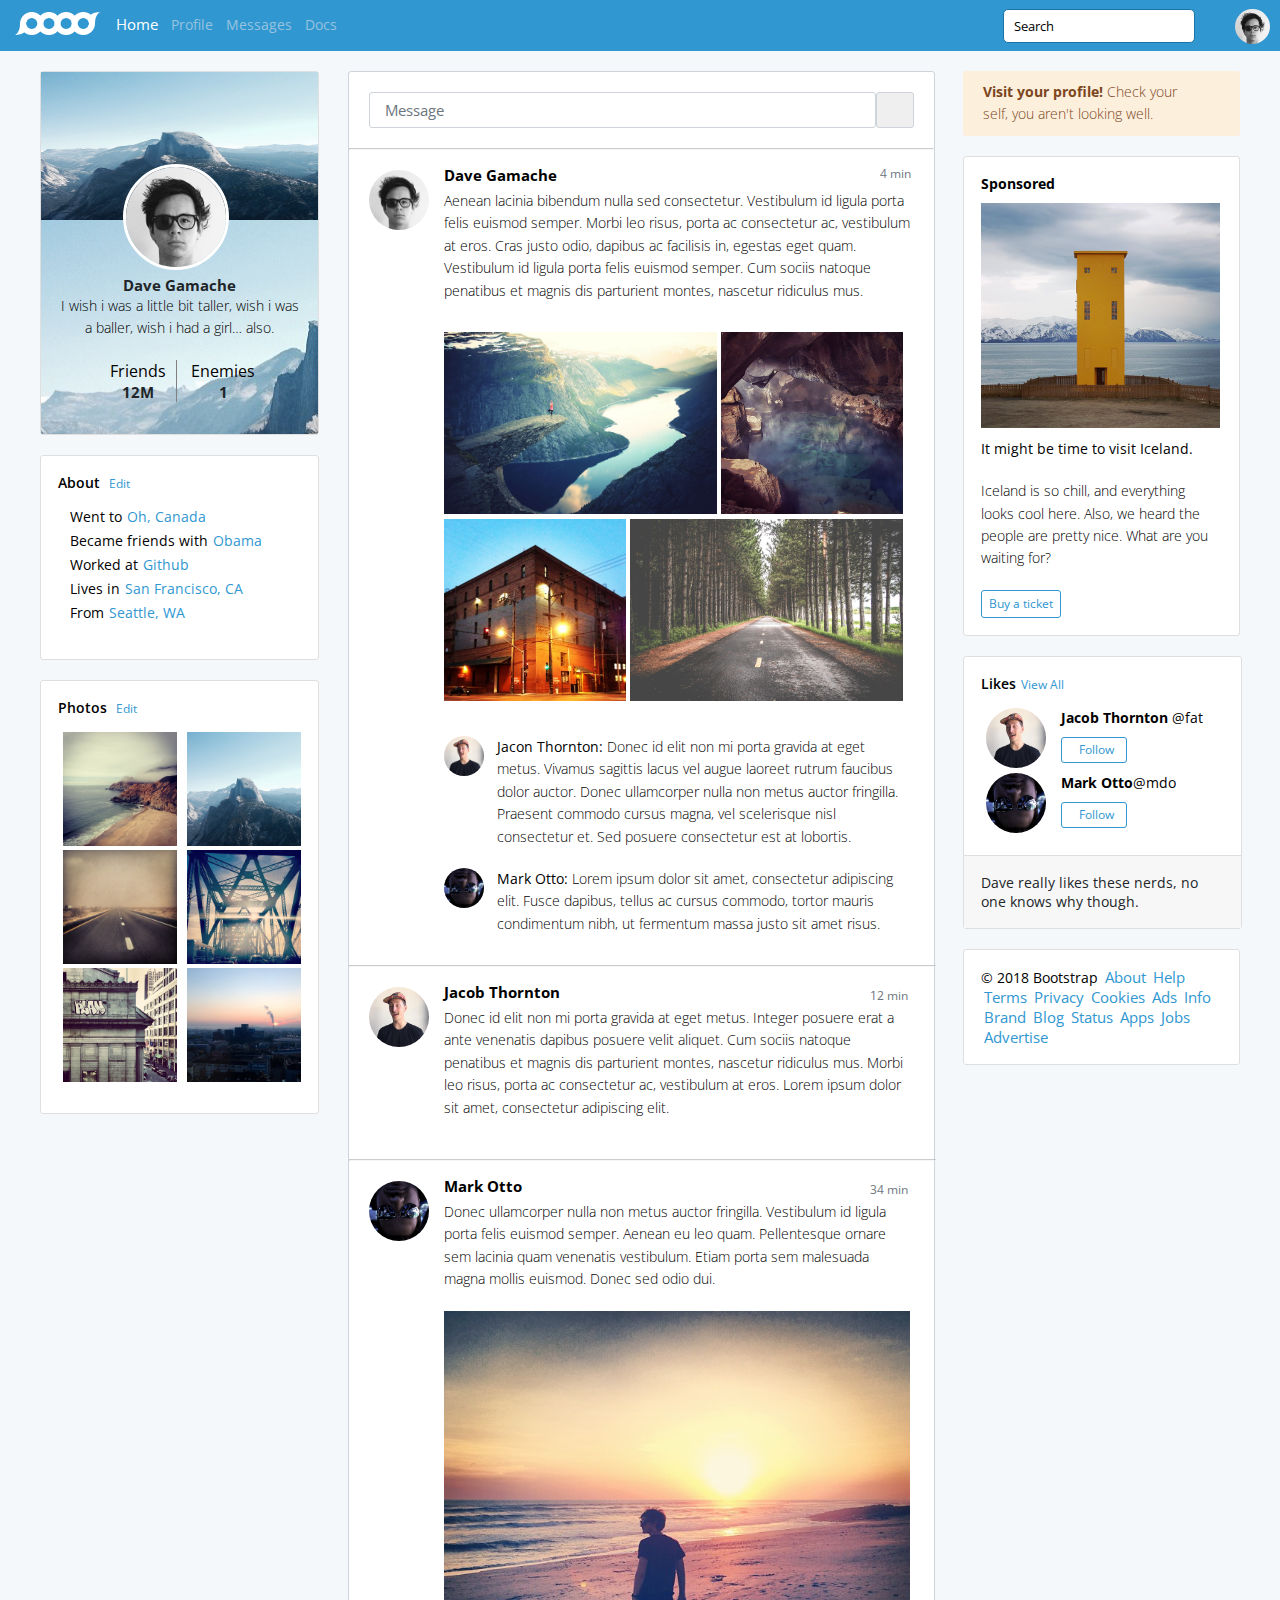
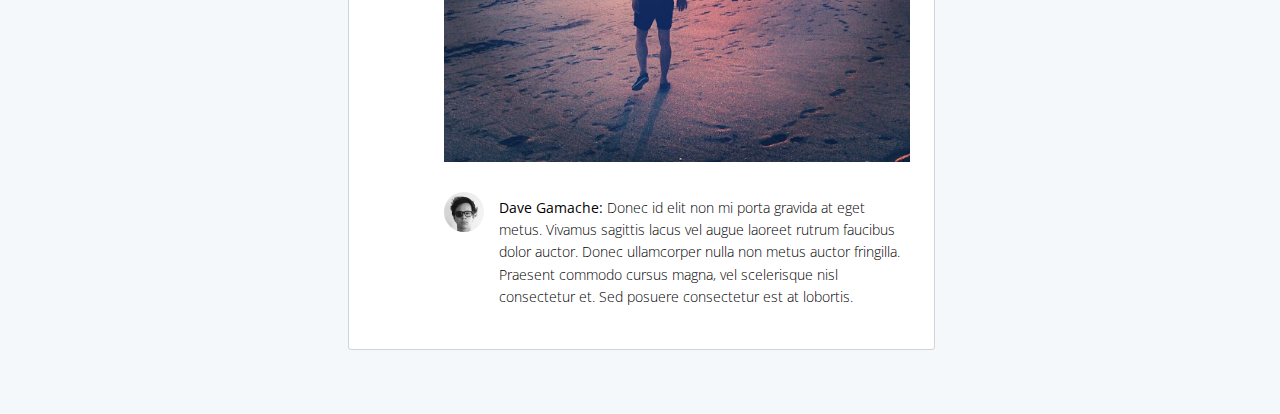
==== commit 1213a053: "the ahd modwin" ====
--- a/index.html
+++ b/index.html
@@ -9,8 +9,27 @@
     <link rel="stylesheet" href="css/style.css">
     <link href="https://fonts.googleapis.com/css?family=Open+Sans:400,300,600" rel="stylesheet" type="text/css">
     <link rel="stylesheet" href="https://use.fontawesome.com/releases/v5.7.1/css/all.css" integrity="sha384-fnmOCqbTlWIlj8LyTjo7mOUStjsKC4pOpQbqyi7RrhN7udi9RwhKkMHpvLbHG9Sr" crossorigin="anonymous">
+    <script type="text/javascript" src="https://code.jquery.com/jquery-3.3.1.min.js"></script>
+    <script type="text/javascript">
+        $(document).ready(function(){
+            $('.close2').click(function(){
+                $(this).parent().hide();
+    	    });
+            $('.close').click(function(){
+                $('body').css('overflow','auto');
+        		$('#modul').hide();
+                $('#modwin').hide();
+    	    });
+            $('.mess').click(function(){
+                $('body').css('overflow','hidden');
+        		$('#modul').show();
+                $('#modwin').show();
+    	    });
+        });
+    </script>
 </head>
 <body>
+
 <div id="header">
     <div id="headerinside">
         <div id="headerlogo">
@@ -20,7 +39,7 @@
             <ul class="nav">
                 <li class="activ"><a href="#">Home</a></li>
                 <li><a href="#">Profile</a></li>
-                <li><a href="#">Messages</a></li>
+                <li class="mess"><a href="#">Messages</a></li>
                 <li><a href="#">Docs</a></li>
             </ul>
         </div>
@@ -167,6 +186,7 @@
 
         <div id="right">
             <div id="advertising">
+                <div class="close2"><i class="fas fa-times"></i></div>
                 <p><a href="">Visit your profile!</a> Check your</br> self, you aren't looking well.</p>
             </div>
             <div id="block4">
@@ -232,5 +252,57 @@
         </div>
     </div>
 </div>
+<div id="modul"></div>
+<div id="modwin">
+    <div id="modwintop"><div class="close"><i class="fas fa-times"></i></div><h4>Messages</h4></div>
+    <div id="modwinbottom">
+        <div>
+            <a href="#"><img  class="photoimg6"src="img/avatar-fat.jpg" width="40" height="40"></a>
+            <p><strong>Jacob Thornton</strong> and <strong>1 other</strong><br>
+            Aenean eu leo quam. Pellentesque ornare sem  quam …</p>
+        </div>
+        <div>
+            <a href="#"><img  class="photoimg6"src="img/avatar-fat.jpg" width="40" height="40"></a>
+            <p><strong>Mark Otto</strong> and <strong>3 others</strong>
+                Brunch sustainable placeat vegan bicycle rights yeah…</p>
+        </div>
+        <div>
+            <a href="#"><img  class="photoimg6"src="img/avatar-fat.jpg" width="40" height="40"></a>
+            <p><strong>Dave Gamache</strong>
+                Brunch sustainable placeat vegan bicycle rights yeah…</p>
+        </div>
+        <div>
+            <a href="#"><img  class="photoimg6"src="img/avatar-fat.jpg" width="40" height="40"></a>
+            <p><strong>Jacob Thornton</strong> and <strong>1 other</strong>
+                Aenean eu leo quam. Pellentesque ornare sem lacinia quam …</p>
+        </div>
+        <div>
+            <a href="#"><img  class="photoimg6"src="img/avatar-fat.jpg" width="40" height="40"></a>
+            <p><strong>Mark Ott</strong>o and <strong>3 others</strong>
+                Brunch sustainable placeat vegan bicycle rights yeah…</p>
+        </div>
+        <div>
+            <a href="#"><img  class="photoimg6"src="img/avatar-fat.jpg" width="40" height="40"></a>
+            <p><strong>Dave Gamache</strong>
+                Brunch sustainable placeat vegan bicycle rights yeah…</p>
+        </div>
+        <div>
+            <a href="#"><img  class="photoimg6"src="img/avatar-fat.jpg" width="40" height="40"></a>
+            <p><strong>Jacob Thornton</strong> and<strong> 1 other</strong>
+                Aenean eu leo quam. Pellentesque ornare sem lacinia quam …</p>
+        </div>
+        <div>
+            <a href="#"><img  class="photoimg6"src="img/avatar-fat.jpg" width="40" height="40"></a>
+            <p><strong>Mark Otto</strong> and <strong>3 others</strong>
+                Brunch sustainable placeat vegan bicycle rights yeah…</p>
+        </div>
+        <div>
+            <a href="#"><img  class="photoimg6"src="img/avatar-fat.jpg" width="40" height="40"></a>
+            <p><strong>Dave Gamache</strong>
+                Brunch sustainable placeat vegan bicycle rights yeah…</p>
+        </div>
+    </div>
+</div>
+<footer id="footer"></footer>
 </body>
 </html>
--- a/css/style.css
+++ b/css/style.css
@@ -130,7 +130,7 @@
         background-color: #ffffff;
     }
         #block1{
-            background-image: url(img/instagram_6.jpg);
+            background-image: url('../img/instagram_6.jpg');
             border-radius: 3px 3px 0 0;
             margin-top: 20px;
         }
@@ -471,6 +471,15 @@
         border-radius: 3px;
         margin-top: 20px;
     }
+    .close2{
+        float: right;
+        margin-right: 20px;
+        margin-top: 12px;
+    }
+    .close2 i{
+        font-size: 15px;
+        color: #BDA583;
+    }
     #advertising a{
         font-weight: bold;
         color: #7C461C;
@@ -621,6 +630,91 @@
         text-decoration: underline;
         color: #B70046;
     }
+    #footer{
+        height: 64px;
+        background-color: #F5F8FA;
+    }
+
+#modul{
+    width: 100%;
+    height: 100vh; /* vh - единица измерения равная 0,01 высоте экрана */
+    left: 0;
+    top: 0;
+    z-index: 101;
+    background-color:#181F1E;
+    position: absolute;
+    opacity: 0.2;
+    display: none;
+}
+    #modwin{
+        width: 38.5%;
+        height: 70vh;
+        left: 30%;
+        top: 20vh;
+        z-index: 102;
+        background-color:#ffffff;
+        position: absolute;
+        border-radius: 0 0 3px 3px;
+        display: none;
+    }
+    #modwintop{
+        background-color:#ffffff;
+        border-radius: 3px 3px 0 0;
+        font-size: 18px;
+        padding-top: 15px;
+        padding-bottom: 15px;
+        border-bottom: 1px solid #d4cfcf;
+        width: 100%;
+        height: 24px;
+        position: absolute;
+        top: -54px;
+        left: 0;
+        z-index: 103;
+    }
+    #modwintop h4 {
+        margin-left: 15px;
+        margin-right: 15px;
+    }
+    .close{
+        float: right;
+        z-index: 105;
+        margin-bottom: 20px;
+
+    }
+    #modwintop .close i{
+        font-size: 15px;
+        margin-right: 15px;
+        color:#A0A0A0;
+        z-index: 105;
+        margin-bottom: 20px;
+    }
+
+    #modwinbottom{
+        overflow-y: auto;
+        height: 100%;
+    }
+    #modwinbottom>div{
+        border-bottom: 1px solid #d4cfcf;
+        padding: 15px;
+        height: 45px;
+    }
+    #modwinbottom>div:last-child{
+        border-bottom: none;
+    }
+    #modwinbottom>div:hover{
+        background-color: #F0F0F0;
+    }
+    #modwinbottom .photoimg6{
+        border-radius: 50%;
+        float: left;
+    }
+    #modwinbottom p{
+        font-size: 15px;
+        margin-left: 55px;
+    }
+    .close{
+        cursor: pointer;
+    }
 /* others */
 .clear{
     clear: both;
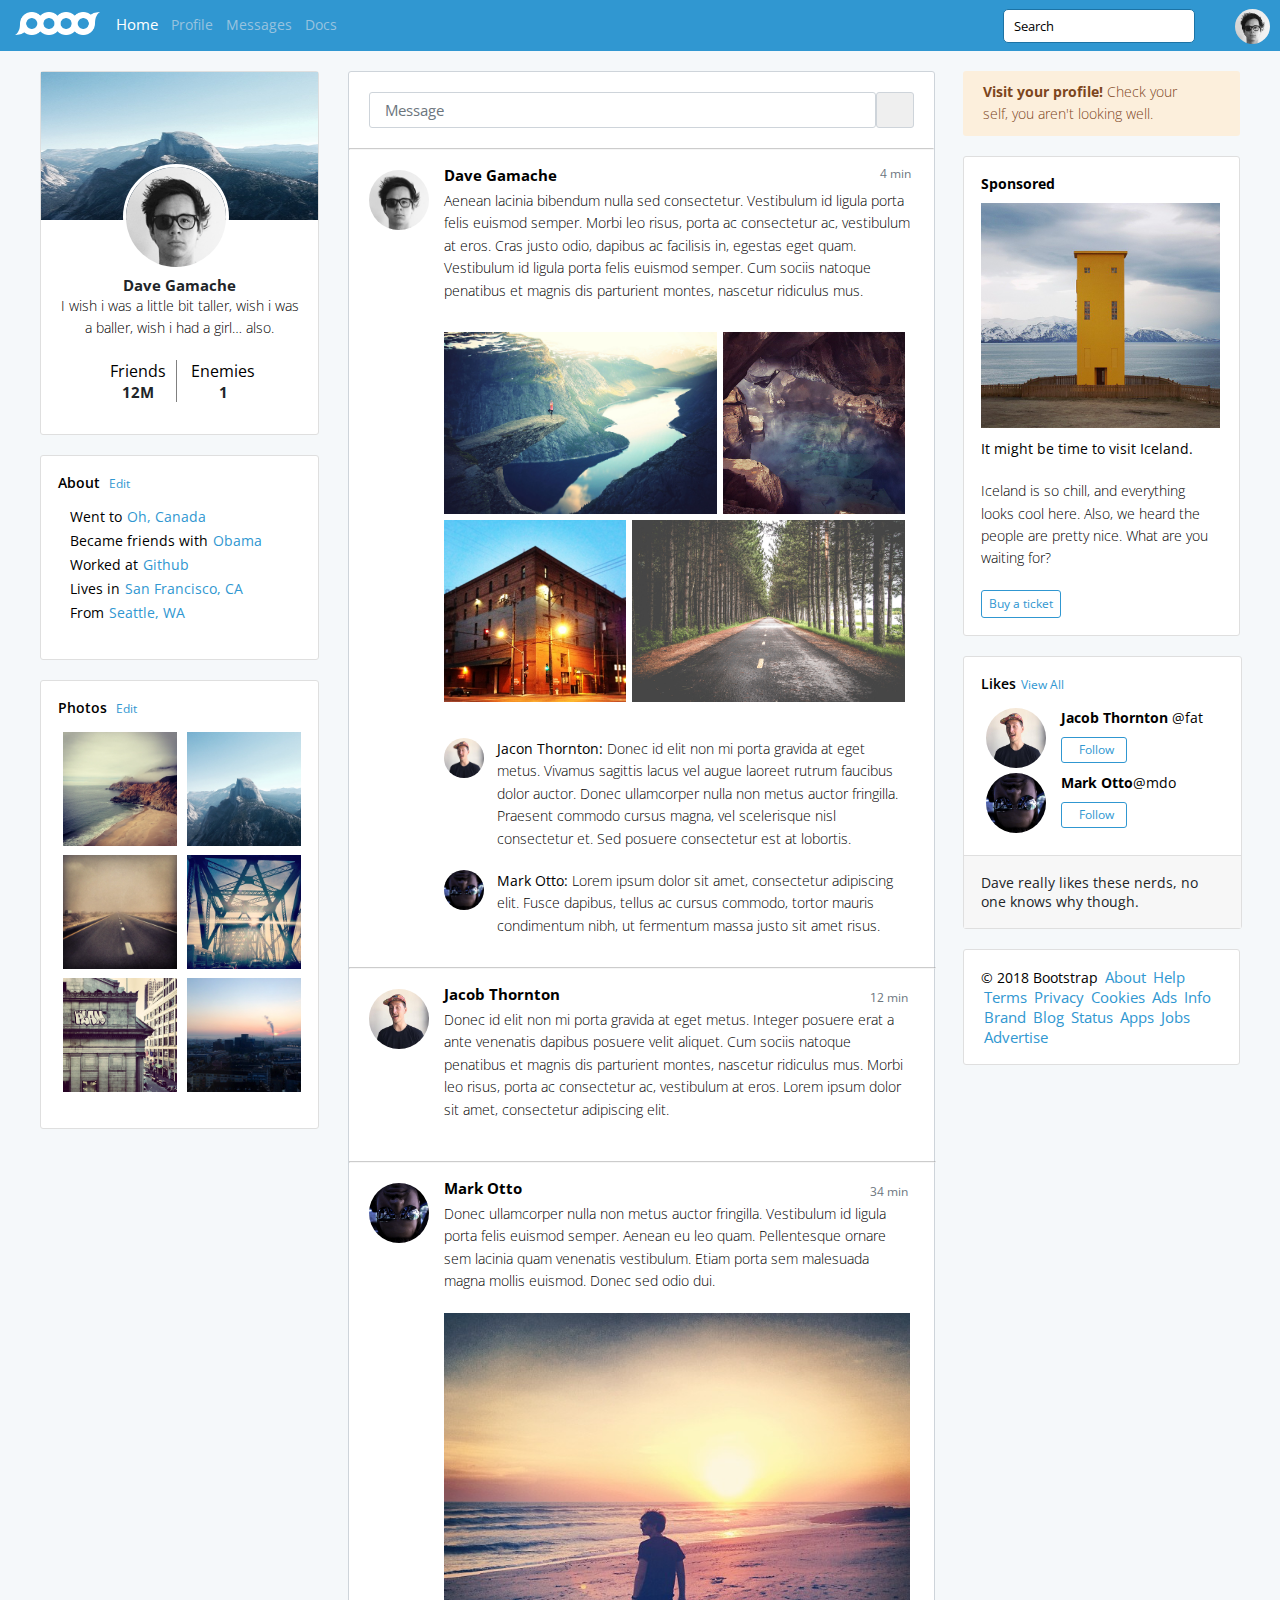
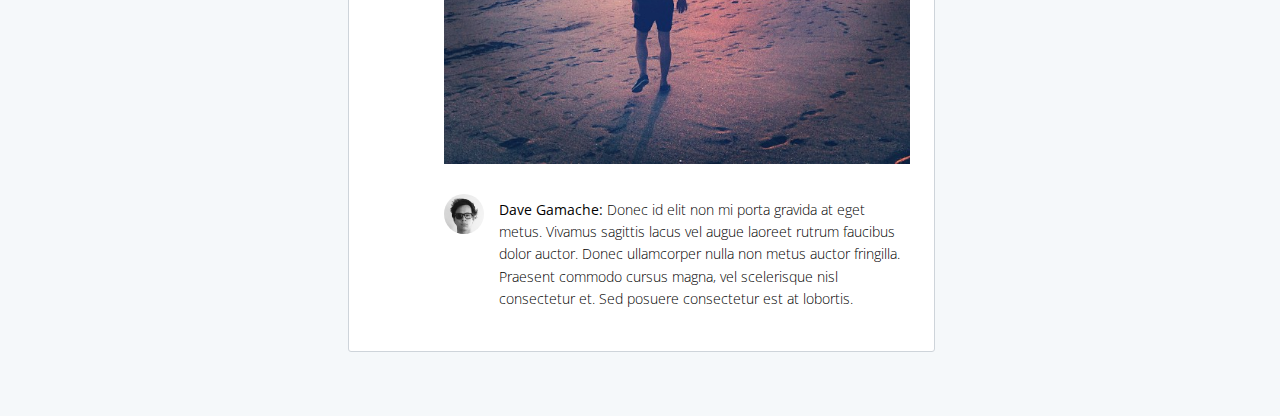
==== commit d6a19f10: "docs" ====
--- a/index.html
+++ b/index.html
@@ -37,10 +37,10 @@
         </div>
         <div id="headermenu">
             <ul class="nav">
-                <li class="activ"><a href="#">Home</a></li>
+                <li class="activ"><a href="index.html">Home</a></li>
                 <li><a href="#">Profile</a></li>
                 <li class="mess"><a href="#">Messages</a></li>
-                <li><a href="#">Docs</a></li>
+                <li><a href="docs.html">Docs</a></li>
             </ul>
         </div>
         <div id="headerphoto">
@@ -130,6 +130,7 @@
                         <a href="#"><img src="img/instagram_1.jpg" width="182" height="182"></a>
                         <a href="#"><img src="img/instagram_13.jpg" width="182" height="182"></a>
                         <a href="#"><img src="img/unsplash_2.jpg" width="273" height="182"></a>
+                        <div class="clear"></div>
                     </div>
                     <div id="centerbox1right2">
                         <div id="boxleft">
--- a/css/style.css
+++ b/css/style.css
@@ -76,11 +76,13 @@
             border: 1px solid #1C73A5;
             border-radius: 5px;
             padding-left: 10px;
+            transition-duration: 0.5s;
         }
         #headerinput #id1:focus {
             border: 1px solid grey;
-            width:300px;
-}
+            width: 300px;
+            transition-duration: 0.5s;
+        }
     /* #headerbell */
         #headerbell{
             float: right;
@@ -130,7 +132,6 @@
         background-color: #ffffff;
     }
         #block1{
-            background-image: url('../img/instagram_6.jpg');
             border-radius: 3px 3px 0 0;
             margin-top: 20px;
         }
@@ -238,6 +239,7 @@
         font-weight: normal;
         font-size: 12px;
         margin-left: 5px;
+        margin-bottom: 5px;
         color: #3097D1;
         cursor: pointer;
     }
@@ -322,6 +324,15 @@
 #centerbox1right1{
     margin-bottom: 30px;
 }
+
+#centerbox1right1>a{
+    display: block;
+    height: 182px;
+    float: left;
+    margin-right: 6px;
+    margin-bottom: 6px
+}
+
 #centerbox1right1 #time{
     float: right;
     color: #6C757D;
@@ -715,6 +726,217 @@
     .close{
         cursor: pointer;
     }
+
+
+            #docs #headermenu .nav li {
+        		list-style-type: none;
+                float: left;
+                margin-left: 13px;
+                margin-top: 13px;
+            }
+
+        	#docs #headermenu li a {
+        		cursor: pointer;
+        		text-align: center;
+        		text-decoration: none;
+                font-size: 14px;
+                color: #98C3DF;
+        	}
+
+        	#docs #headermenu ul li a:hover {
+                text-decoration: none;
+                color: #F2E8EA;
+                opacity:0,5;
+            }
+
+            #docs #headermenu li.activ a {
+                margin-left: 3px;
+                margin-top: 16px;
+                font-size: 15px;
+                color: #ffffff;
+            }
+
+        /* #headerinput */
+            #docs #headerinput #id1{
+                width: 180px;
+                height: 32px;
+                float: right;
+                margin-right: 23px;
+                margin-top: 9px;
+                border: 1px solid #1C73A5;
+                border-radius: 5px;
+                padding-left: 10px;
+            }
+            #docs #headerinput #id1:focus {
+                border: 1px solid grey;
+                width:300px;
+    }
+        /* #headerbell */
+            #docs #headerbell{
+                float: right;
+                margin-right: 17px;
+                margin-top: 15px;
+            }
+
+            #docs #headerbell i{
+                color: #98CBE8;
+                font-size: 18px;
+            }
+
+        /* #headerphoto */
+            #docs #headerphoto #photoimg{
+                width: 35px;
+                float: right;
+                border-radius: 50%;
+                margin-right: 10px;
+                margin-top: 9px;
+            }
+
+    /* #reserveheader */
+        #docs #reserveheader {
+            width: 100%;
+            height: 51px;
+        }
+        #docs #blockblue{
+            background: linear-gradient(#226D98, #2D8FC6)
+        }
+        #docs #blockbluecontent{
+            width: 900px;
+            margin-left: 55px;
+            padding-top: 45px;
+            padding-bottom: 70px;
+        }
+        #docs #blockbluecontent h2{
+            color: #FFFFFF;
+            font-size: 60px;
+        }
+        #docs #blockbluecontent p{
+            color: #90D6EA;
+            font-size: 25px;
+            font-weight: 200;
+        }
+        #docs #left{
+            float: left;
+            width: 950px;
+            margin-left: 58px;
+        }
+        #docs #left h1{
+            font-size: 35px;
+            margin-top:40px;
+        }
+        #docs .top{
+            font-size: 21px;
+            font-weight: 200;
+            margin-top: 30px;
+            margin-bottom: 20px;
+        }
+        #docs #left .text{
+            font-weight: 200;
+            font-size: 17px;
+            margin-bottom: 20px;
+        }
+        #docs #left .text a{
+            text-decoration: none;
+            color: #3097D1;
+        }
+        #docs #left .text a:hover{
+            text-decoration: underline;
+        }
+        #docs #right{
+            position: fixed;
+            left: 78%;
+            width: 300px;
+            top: 61px;
+            background-color: #ffffff;
+        }
+        #docs #right a{
+            text-decoration: none;
+            color: #48301F;
+            padding-left: 20px;
+            font-size: 13px;
+            line-height: 2.5;
+            font-weight: 200;
+            margin-left: 30px;
+        }
+        #docs #right ul{
+            margin-left: 10px;
+        }
+        #docs #right li{
+            list-style: none;
+        }
+    #docs #right li:first-child{
+        border-left: 2px solid #3097D1;
+    }
+    #docs #blue a{
+        color:#3097D1;
+    }
+    #docs #right li #blue{
+        border-left: 2px solid #3097D1;
+    }
+    #docs .code{
+        width: 950px;
+        border: 1px solid #D3E0E9;
+        background-color: #FFFFFF;
+        border-radius: 3px;
+        margin-left: 56px;
+    }
+    #docs .code pre{
+        padding-left: 18px;
+        padding-top: 22px;
+        font-size: 14px;
+        margin-bottom: 10px;
+        font-family: SFMono-Regular, Menlo, Monaco, Consolas, "Liberation Mono", "Courier New", monospace;
+    }
+    #docs #content{
+        width: 950px;
+        margin-left: 58px;
+    }
+    #docs #content h2{
+        margin-top: 15px;
+        font-size: 30px;
+        margin-bottom: 10px;
+    }
+    #docs #content .a{
+        color: #E53D8A;
+        font-size: 14px;
+    }
+    #docs #content p{
+        font-weight: 200;
+        font-size: 16px;
+        line-height: 1.5;
+        font-family: "Open Sans", "Helvetica Neue", Helvetica, Arial, sans-serif;
+        margin-bottom: 20px;
+        margin-top: 20px;
+    }
+    #docs .figure1{
+        height: 62px;
+        background-color: #ffffff;
+        border: 1px solid #d3e0e9;
+        border-radius: 3px;
+        margin-top: 20px;
+        margin-bottom: 20px;
+        font-size: 14px;
+        font-family: SFMono-Regular, Menlo, Monaco, Consolas, "Liberation Mono", "Courier New", monospace;
+    }
+    #docs .figure1 .f{
+        color: #000099;
+        margin-left: -65px;
+    }
+    #docs #spisok li{
+        font-weight: 200;
+        font-size: 16px;
+        line-height: 1.5;
+        font-family: "Open Sans", "Helvetica Neue", Helvetica, Arial, sans-serif;
+    }
+    #docs #content a{
+        text-decoration: none;
+        color: #3097D1;
+    }
+    #docs #content a:hover{
+        text-decoration: underline;
+    }
+
+
 /* others */
 .clear{
     clear: both;
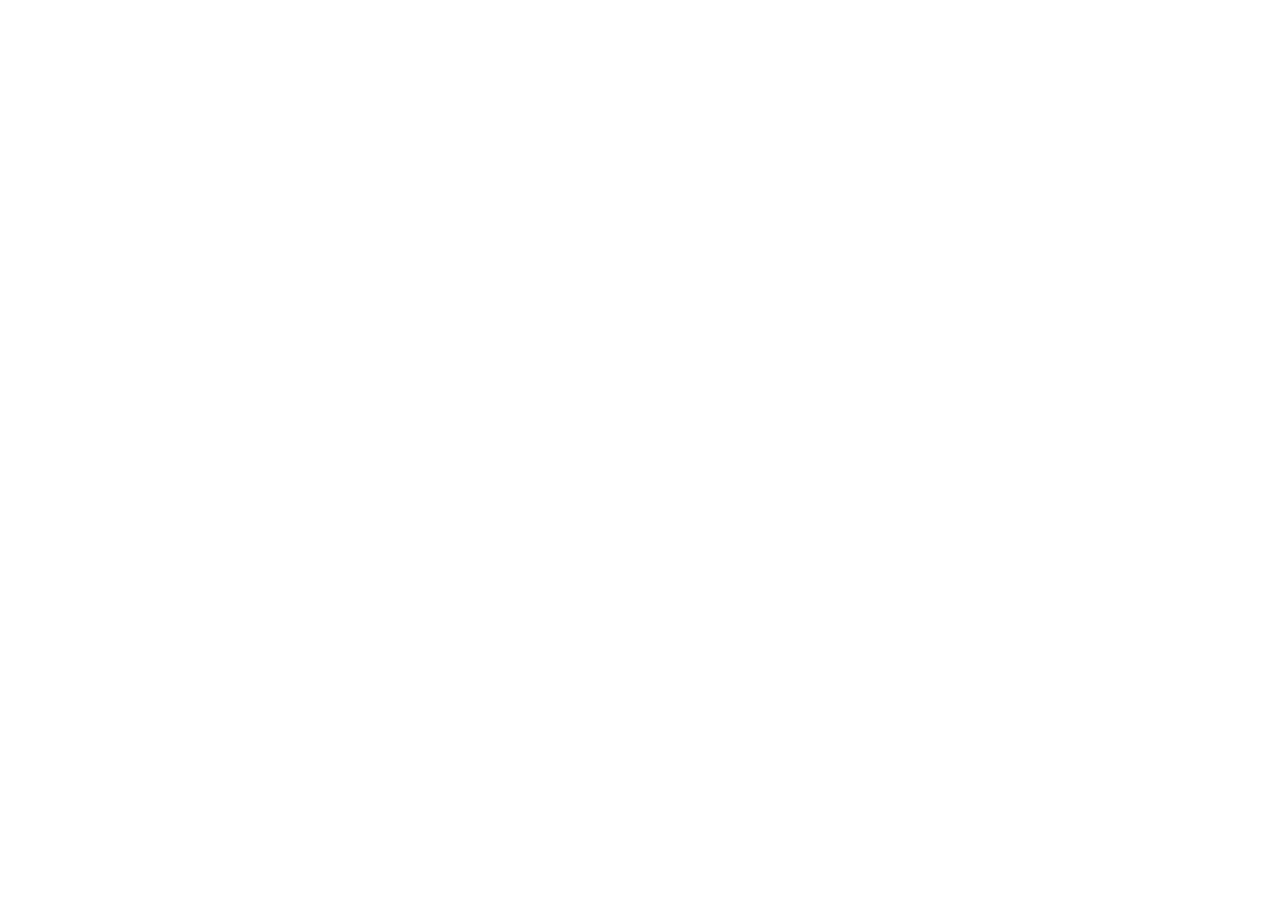
==== commit 554b0b4a: "Updates" ====
--- a/index.html
+++ b/index.html
@@ -1,309 +1 @@
-<!DOCTYPE html>
-<html lang="en">
-<head>
-    <meta charset="UTF-8">
-    <meta name="description" content="Тестовая страница">
-    <meta name="keywords" content="тест, страница, обучение">
-    <meta name="author" content="Кан Светлана">
-    <title>Dave</title>
-    <link rel="stylesheet" href="css/style.css">
-    <link href="https://fonts.googleapis.com/css?family=Open+Sans:400,300,600" rel="stylesheet" type="text/css">
-    <link rel="stylesheet" href="https://use.fontawesome.com/releases/v5.7.1/css/all.css" integrity="sha384-fnmOCqbTlWIlj8LyTjo7mOUStjsKC4pOpQbqyi7RrhN7udi9RwhKkMHpvLbHG9Sr" crossorigin="anonymous">
-    <script type="text/javascript" src="https://code.jquery.com/jquery-3.3.1.min.js"></script>
-    <script type="text/javascript">
-        $(document).ready(function(){
-            $('.close2').click(function(){
-                $(this).parent().hide();
-    	    });
-            $('.close').click(function(){
-                $('body').css('overflow','auto');
-        		$('#modul').hide();
-                $('#modwin').hide();
-    	    });
-            $('.mess').click(function(){
-                $('body').css('overflow','hidden');
-        		$('#modul').show();
-                $('#modwin').show();
-    	    });
-        });
-    </script>
-</head>
-<body>
-
-<div id="header">
-    <div id="headerinside">
-        <div id="headerlogo">
-            <a href="#"><img src="img/brand-white.png" width="85" height="23"></a>
-        </div>
-        <div id="headermenu">
-            <ul class="nav">
-                <li class="activ"><a href="index.html">Home</a></li>
-                <li><a href="#">Profile</a></li>
-                <li class="mess"><a href="#">Messages</a></li>
-                <li><a href="docs.html">Docs</a></li>
-            </ul>
-        </div>
-        <div id="headerphoto">
-            <a href="#"><img src="img/avatar-dhg.png" width="35" height="35" id="photoimg"></a>
-        </div>
-        <div id="headerbell">
-            <i class="fas fa-bell"></i>
-        </div>
-        <div id="headerinput">
-             <input id="id1" value="Search">
-        </div>
-        <div class="clear">
-        </div>
-    </div>
-</div>
-<div id="reserveheader">
-</div>
-<div id="wrapper">
-    <div id="wrapperinside">
-        <div id="left">
-            <div id="block1">
-                <img src="img/instagram_6.jpg" width="277" height="148" id="photoimg1">
-                <div id="block1inside">
-                        <a href="#"><img  class="photoimg1"src="img/avatar-dhg.png" width="100" height="100"></a>
-                        <a href="#"><h6>Dave Gamache</h6></a>
-                    <p>I wish i was a little bit taller, wish i was a baller, wish i had a girl… also.</p>
-                <ul class="block1insideul">
-                    <li>
-                        <a>Friends</a>
-                        <h6>12M</h6>
-                    </li>
-                    <li>
-                        <a>Enemies</a>
-                        <h6>1</h6>
-                    </li>
-                    </ul>
-                </div>
-            </div>
-            <div id="block2">
-                <div id="block2inside">
-                    <h6>About
-                        <a class="hr" href="#">Edit</a>
-                    </h6>
-                    <ul>
-                            <li><i class="fas fa-book-open"></i>Went to<a href="#">Oh, Canada</a></li>
-                            <li><i class="fas fa-users"></i>Became friends with<a href="#">Obama</a></li>
-                            <li><i class="fas fa-smile-beam"></i>Worked at<a href="#">Github</a></li>
-                            <li><i class="fas fa-house-damage"></i>Lives in<a href="#">San Francisco, CA</a></li>
-                            <li><i class="fas fa-map-marker-alt"></i>From<a href="#">Seattle, WA</a></li>
-                    </ul>
-                </div>
-            </div>
-            <div id="block3">
-                <div id="block3inside">
-                    <h6>Photos
-                        <a class="hr1" href="#">Edit</a>
-                    </h6>
-                    <div class="flex-container">
-                        <a href="#"><img src="img/instagram_5.jpg" width="114" height="114"></a>
-                        <a href="#"><img src="img/instagram_6.jpg" width="114" height="114"></a>
-                        <a href="#"><img src="img/instagram_7.jpg" width="114" height="114"></a>
-                        <a href="#"><img src="img/instagram_8.jpg" width="114" height="114"></a>
-                        <a href="#"><img src="img/instagram_9.jpg" width="114" height="114"></a>
-                        <a href="#"><img src="img/instagram_10.jpg" width="114" height="114"></a>
-                    </div>
-                </div>
-            </div>
-        </div>
-        <div id="center">
-            <div id="centercontent">
-                <div id="centercontentinside">
-                    <input type="text" placeholder="Message">
-                    <button type="button"<i class="fas fa-camera"></i></button>
-                </div>
-                <hr>
-                <div id="centerbox1left">
-                    <a href="#"><img src="img/avatar-dhg.png" width="60" height="60" class="photoimg5"></a>
-                </div>
-                <div id="centerbox1right">
-                    <div id="centerbox1right1">
-                        <small id="time">4 min</small>
-                        <h6>Dave Gamache</h6>
-                        <p>Aenean lacinia bibendum nulla sed consectetur. Vestibulum id ligula porta felis euismod semper. Morbi leo risus, porta ac consectetur ac, vestibulum at eros. Cras justo odio, dapibus ac facilisis in, egestas eget quam. Vestibulum id ligula porta felis euismod semper. Cum sociis natoque penatibus et magnis dis parturient montes, nascetur ridiculus mus.</p>
-                    </div>
-                    <div id="centerbox1right1">
-                        <a href="#"><img src="img/unsplash_1.jpg" width="273" height="182"></a>
-                        <a href="#"><img src="img/instagram_1.jpg" width="182" height="182"></a>
-                        <a href="#"><img src="img/instagram_13.jpg" width="182" height="182"></a>
-                        <a href="#"><img src="img/unsplash_2.jpg" width="273" height="182"></a>
-                        <div class="clear"></div>
-                    </div>
-                    <div id="centerbox1right2">
-                        <div id="boxleft">
-                            <a href="#"><img  class="photoimg6"src="img/avatar-fat.jpg" width="40" height="40"></a>
-                        </div>
-                        <div id="boxright">
-                            <p><strong>Jacon Thornton:</strong> Donec id elit non mi porta gravida at eget metus. Vivamus sagittis lacus vel augue laoreet rutrum faucibus dolor auctor. Donec ullamcorper nulla non metus auctor fringilla. Praesent commodo cursus magna, vel scelerisque nisl consectetur et. Sed posuere consectetur est at lobortis.</p>
-                        </div>
-                        <div id="boxleft1">
-                            <a href="#"><img  class="photoimg7"src="img/avatar-mdo.png" width="40" height="40"></a>
-                        </div>
-                        <div id="boxright1">
-                            <p><strong>Mark Otto:</strong> Lorem ipsum dolor sit amet, consectetur adipiscing elit. Fusce dapibus, tellus ac cursus commodo, tortor mauris condimentum nibh, ut fermentum massa justo sit amet risus.</p>
-                        </div>
-                        <div class="clear">
-                        </div>
-                    </div>
-                        <hr>
-                    </div>
-                    <div id="centerbox2">
-                    <div id="centerbox1left3">
-                            <a href="#"><img src="img/avatar-fat.jpg" width="60" height="60" class="photoimg8"></a>
-                    </div>
-                    <div id="centerbox1right4">
-                            <small id="time1">12 min</small>
-                            <h6>Jacob Thornton</h6>
-                            <p>Donec id elit non mi porta gravida at eget metus. Integer posuere erat a ante venenatis dapibus posuere velit aliquet. Cum sociis natoque penatibus et magnis dis parturient montes, nascetur ridiculus mus. Morbi leo risus, porta ac consectetur ac, vestibulum at eros. Lorem ipsum dolor sit amet, consectetur adipiscing elit.</p>
-                            <hr>
-                    </div>
-                        <div class="clear">
-                        </div>
-                    </div>
-                    <div id="centerbox3">
-                        <div id="centerbox3left1">
-                                <a href="#"><img src="img/avatar-mdo.png" width="60" height="60" class="photoimg9"></a>
-                        </div>
-                        <div id="centerbox3right2">
-                                <small id="time3">34 min</small>
-                                <h6>Mark Otto</h6>
-                                <p>Donec ullamcorper nulla non metus auctor fringilla. Vestibulum id ligula porta felis euismod semper. Aenean eu leo quam. Pellentesque ornare sem lacinia quam venenatis vestibulum. Etiam porta sem malesuada magna mollis euismod. Donec sed odio dui.</p>
-                                <a href="#"><img src="img/instagram_3.jpg" width="466" height="451" class="photoimg9"></a>
-                                <div id="centerbox4">
-                                    <div id="box1left">
-                                        <a href="#"><img  class="photoimg10"src="img/avatar-dhg.png" width="40" height="40"></a>
-                                    </div>
-                                    <div id="boxr1ight">
-                                        <p><strong>Dave Gamache:</strong> Donec id elit non mi porta gravida at eget metus. Vivamus sagittis lacus vel augue laoreet rutrum faucibus dolor auctor. Donec ullamcorper nulla non metus auctor fringilla. Praesent commodo cursus magna, vel scelerisque nisl consectetur et. Sed posuere consectetur est at lobortis.</p>
-                                    </div>
-                                </div>
-                        </div>
-                    </div>
-            </div>
-        </div>
-
-        <div id="right">
-            <div id="advertising">
-                <div class="close2"><i class="fas fa-times"></i></div>
-                <p><a href="">Visit your profile!</a> Check your</br> self, you aren't looking well.</p>
-            </div>
-            <div id="block4">
-                <div id="block4inside">
-                    <h6>Sponsored</h6>
-                    <img src="img/instagram_2.jpg" width="239" height="225" id="photoimg2">
-                    <p class="strong"><strong>It might be time to visit Iceland.</strong></p><p>Iceland is so chill, and everything looks cool here. Also, we heard the people are pretty nice. What are you waiting for?</p>
-                    <button class="but">Buy a ticket</button>
-                </div>
-            </div>
-            <div id="block5">
-                  <div id="block5top">
-                    <div id="block5topinside">
-                          <h6>Likes<a href="#">View All</a></h6>
-                  <div id="block5topbox1">
-                        <div id="block5topbox1left">
-                          <a href="#"><img  class="photoimg3"src="img/avatar-fat.jpg" width="60" height="60"></a>
-                        </div>
-                    <div id="block5topbox1right">
-                        <p><strong>Jacob Thornton</strong> @fat</p>
-                        <button class="but1"><i class="fas fa-users"></i>Follow</button>
-                    </div>
-                    <div class="clear">
-                    </div>
-                  </div>
-                  <div id="block5topbox2">
-                      <div id="block5topbox2left">
-                          <a href="#"><img  class="photoimg4"src="img/avatar-mdo.png" width="60" height="60"></a>
-                      </div>
-                     <div id="block5topbox2right">
-                         <p><strong>Mark Otto</strong>@mdo</p>
-                         <button class="but2"><i class="fas fa-users"></i>Follow</button>
-                    </div>
-                    <div class="clear">
-                    </div>
-                  </div>
-                    </div>
-                  </div>
-              <div id="block5bottom">
-                <div id="block5bottominside">
-                   <p>Dave really likes these nerds, no one knows why though.</p>
-                </div>
-              </div>
-            </div>
-            <div id="block6">
-                <div id="block6inside">
-                    © 2018 Bootstrap
-                    <a href="#">About </a>
-                    <a href="#">Help</a>
-                    <a href="#">Terms</a>
-                    <a href="#">Privacy</a>
-                    <a href="#">Cookies</a>
-                    <a href="#">Ads</a>
-                    <a href="#">Info</a>
-                    <a href="#">Brand</a>
-                    <a href="#">Blog</a>
-                    <a href="#">Status</a>
-                    <a href="#">Apps</a>
-                    <a href="#">Jobs</a>
-                    <a href="#">Advertise</a>
-                </div>
-            </div>
-        </div>
-    </div>
-</div>
-<div id="modul"></div>
-<div id="modwin">
-    <div id="modwintop"><div class="close"><i class="fas fa-times"></i></div><h4>Messages</h4></div>
-    <div id="modwinbottom">
-        <div>
-            <a href="#"><img  class="photoimg6"src="img/avatar-fat.jpg" width="40" height="40"></a>
-            <p><strong>Jacob Thornton</strong> and <strong>1 other</strong><br>
-            Aenean eu leo quam. Pellentesque ornare sem  quam …</p>
-        </div>
-        <div>
-            <a href="#"><img  class="photoimg6"src="img/avatar-fat.jpg" width="40" height="40"></a>
-            <p><strong>Mark Otto</strong> and <strong>3 others</strong>
-                Brunch sustainable placeat vegan bicycle rights yeah…</p>
-        </div>
-        <div>
-            <a href="#"><img  class="photoimg6"src="img/avatar-fat.jpg" width="40" height="40"></a>
-            <p><strong>Dave Gamache</strong>
-                Brunch sustainable placeat vegan bicycle rights yeah…</p>
-        </div>
-        <div>
-            <a href="#"><img  class="photoimg6"src="img/avatar-fat.jpg" width="40" height="40"></a>
-            <p><strong>Jacob Thornton</strong> and <strong>1 other</strong>
-                Aenean eu leo quam. Pellentesque ornare sem lacinia quam …</p>
-        </div>
-        <div>
-            <a href="#"><img  class="photoimg6"src="img/avatar-fat.jpg" width="40" height="40"></a>
-            <p><strong>Mark Ott</strong>o and <strong>3 others</strong>
-                Brunch sustainable placeat vegan bicycle rights yeah…</p>
-        </div>
-        <div>
-            <a href="#"><img  class="photoimg6"src="img/avatar-fat.jpg" width="40" height="40"></a>
-            <p><strong>Dave Gamache</strong>
-                Brunch sustainable placeat vegan bicycle rights yeah…</p>
-        </div>
-        <div>
-            <a href="#"><img  class="photoimg6"src="img/avatar-fat.jpg" width="40" height="40"></a>
-            <p><strong>Jacob Thornton</strong> and<strong> 1 other</strong>
-                Aenean eu leo quam. Pellentesque ornare sem lacinia quam …</p>
-        </div>
-        <div>
-            <a href="#"><img  class="photoimg6"src="img/avatar-fat.jpg" width="40" height="40"></a>
-            <p><strong>Mark Otto</strong> and <strong>3 others</strong>
-                Brunch sustainable placeat vegan bicycle rights yeah…</p>
-        </div>
-        <div>
-            <a href="#"><img  class="photoimg6"src="img/avatar-fat.jpg" width="40" height="40"></a>
-            <p><strong>Dave Gamache</strong>
-                Brunch sustainable placeat vegan bicycle rights yeah…</p>
-        </div>
-    </div>
-</div>
-<footer id="footer"></footer>
-</body>
-</html>
+<!doctype html><html lang="en"><head><meta charset="utf-8"/><link rel="icon" href="/SvetaKan1981/demo-samurai/favicon.ico"/><meta name="viewport" content="width=device-width,initial-scale=1"/><meta name="theme-color" content="#000000"/><meta name="description" content="Web site created using create-react-app"/><link rel="apple-touch-icon" href="/SvetaKan1981/demo-samurai/logo192.png"/><link rel="manifest" href="/SvetaKan1981/demo-samurai/manifest.json"/><title>React App</title><link href="/SvetaKan1981/demo-samurai/static/css/main.13e245f3.chunk.css" rel="stylesheet"></head><body><noscript>You need to enable JavaScript to run this app.</noscript><div id="root"></div><script>!function(e){function t(t){for(var n,o,i=t[0],c=t[1],l=t[2],s=0,p=[];s<i.length;s++)o=i[s],Object.prototype.hasOwnProperty.call(a,o)&&a[o]&&p.push(a[o][0]),a[o]=0;for(n in c)Object.prototype.hasOwnProperty.call(c,n)&&(e[n]=c[n]);for(f&&f(t);p.length;)p.shift()();return u.push.apply(u,l||[]),r()}function r(){for(var e,t=0;t<u.length;t++){for(var r=u[t],n=!0,o=1;o<r.length;o++){var c=r[o];0!==a[c]&&(n=!1)}n&&(u.splice(t--,1),e=i(i.s=r[0]))}return e}var n={},o={1:0},a={1:0},u=[];function i(t){if(n[t])return n[t].exports;var r=n[t]={i:t,l:!1,exports:{}};return e[t].call(r.exports,r,r.exports,i),r.l=!0,r.exports}i.e=function(e){var t=[];o[e]?t.push(o[e]):0!==o[e]&&{3:1,4:1}[e]&&t.push(o[e]=new Promise((function(t,r){for(var n="static/css/"+({}[e]||e)+"."+{3:"60b5f1a0",4:"bd64fea2",5:"31d6cfe0"}[e]+".chunk.css",a=i.p+n,u=document.getElementsByTagName("link"),c=0;c<u.length;c++){var l=(f=u[c]).getAttribute("data-href")||f.getAttribute("href");if("stylesheet"===f.rel&&(l===n||l===a))return t()}var s=document.getElementsByTagName("style");for(c=0;c<s.length;c++){var f;if((l=(f=s[c]).getAttribute("data-href"))===n||l===a)return t()}var p=document.createElement("link");p.rel="stylesheet",p.type="text/css",p.onload=t,p.onerror=function(t){var n=t&&t.target&&t.target.src||a,u=new Error("Loading CSS chunk "+e+" failed.\n("+n+")");u.code="CSS_CHUNK_LOAD_FAILED",u.request=n,delete o[e],p.parentNode.removeChild(p),r(u)},p.href=a,document.getElementsByTagName("head")[0].appendChild(p)})).then((function(){o[e]=0})));var r=a[e];if(0!==r)if(r)t.push(r[2]);else{var n=new Promise((function(t,n){r=a[e]=[t,n]}));t.push(r[2]=n);var u,c=document.createElement("script");c.charset="utf-8",c.timeout=120,i.nc&&c.setAttribute("nonce",i.nc),c.src=function(e){return i.p+"static/js/"+({}[e]||e)+"."+{3:"c9e50661",4:"f55ec0c5",5:"2ba61cd4"}[e]+".chunk.js"}(e);var l=new Error;u=function(t){c.onerror=c.onload=null,clearTimeout(s);var r=a[e];if(0!==r){if(r){var n=t&&("load"===t.type?"missing":t.type),o=t&&t.target&&t.target.src;l.message="Loading chunk "+e+" failed.\n("+n+": "+o+")",l.name="ChunkLoadError",l.type=n,l.request=o,r[1](l)}a[e]=void 0}};var s=setTimeout((function(){u({type:"timeout",target:c})}),12e4);c.onerror=c.onload=u,document.head.appendChild(c)}return Promise.all(t)},i.m=e,i.c=n,i.d=function(e,t,r){i.o(e,t)||Object.defineProperty(e,t,{enumerable:!0,get:r})},i.r=function(e){"undefined"!=typeof Symbol&&Symbol.toStringTag&&Object.defineProperty(e,Symbol.toStringTag,{value:"Module"}),Object.defineProperty(e,"__esModule",{value:!0})},i.t=function(e,t){if(1&t&&(e=i(e)),8&t)return e;if(4&t&&"object"==typeof e&&e&&e.__esModule)return e;var r=Object.create(null);if(i.r(r),Object.defineProperty(r,"default",{enumerable:!0,value:e}),2&t&&"string"!=typeof e)for(var n in e)i.d(r,n,function(t){return e[t]}.bind(null,n));return r},i.n=function(e){var t=e&&e.__esModule?function(){return e.default}:function(){return e};return i.d(t,"a",t),t},i.o=function(e,t){return Object.prototype.hasOwnProperty.call(e,t)},i.p="/SvetaKan1981/demo-samurai/",i.oe=function(e){throw console.error(e),e};var c=this["webpackJsonpmy-lovely-project"]=this["webpackJsonpmy-lovely-project"]||[],l=c.push.bind(c);c.push=t,c=c.slice();for(var s=0;s<c.length;s++)t(c[s]);var f=l;r()}([])</script><script src="/SvetaKan1981/demo-samurai/static/js/2.ab923bee.chunk.js"></script><script src="/SvetaKan1981/demo-samurai/static/js/main.3c8f9e3c.chunk.js"></script></body></html>